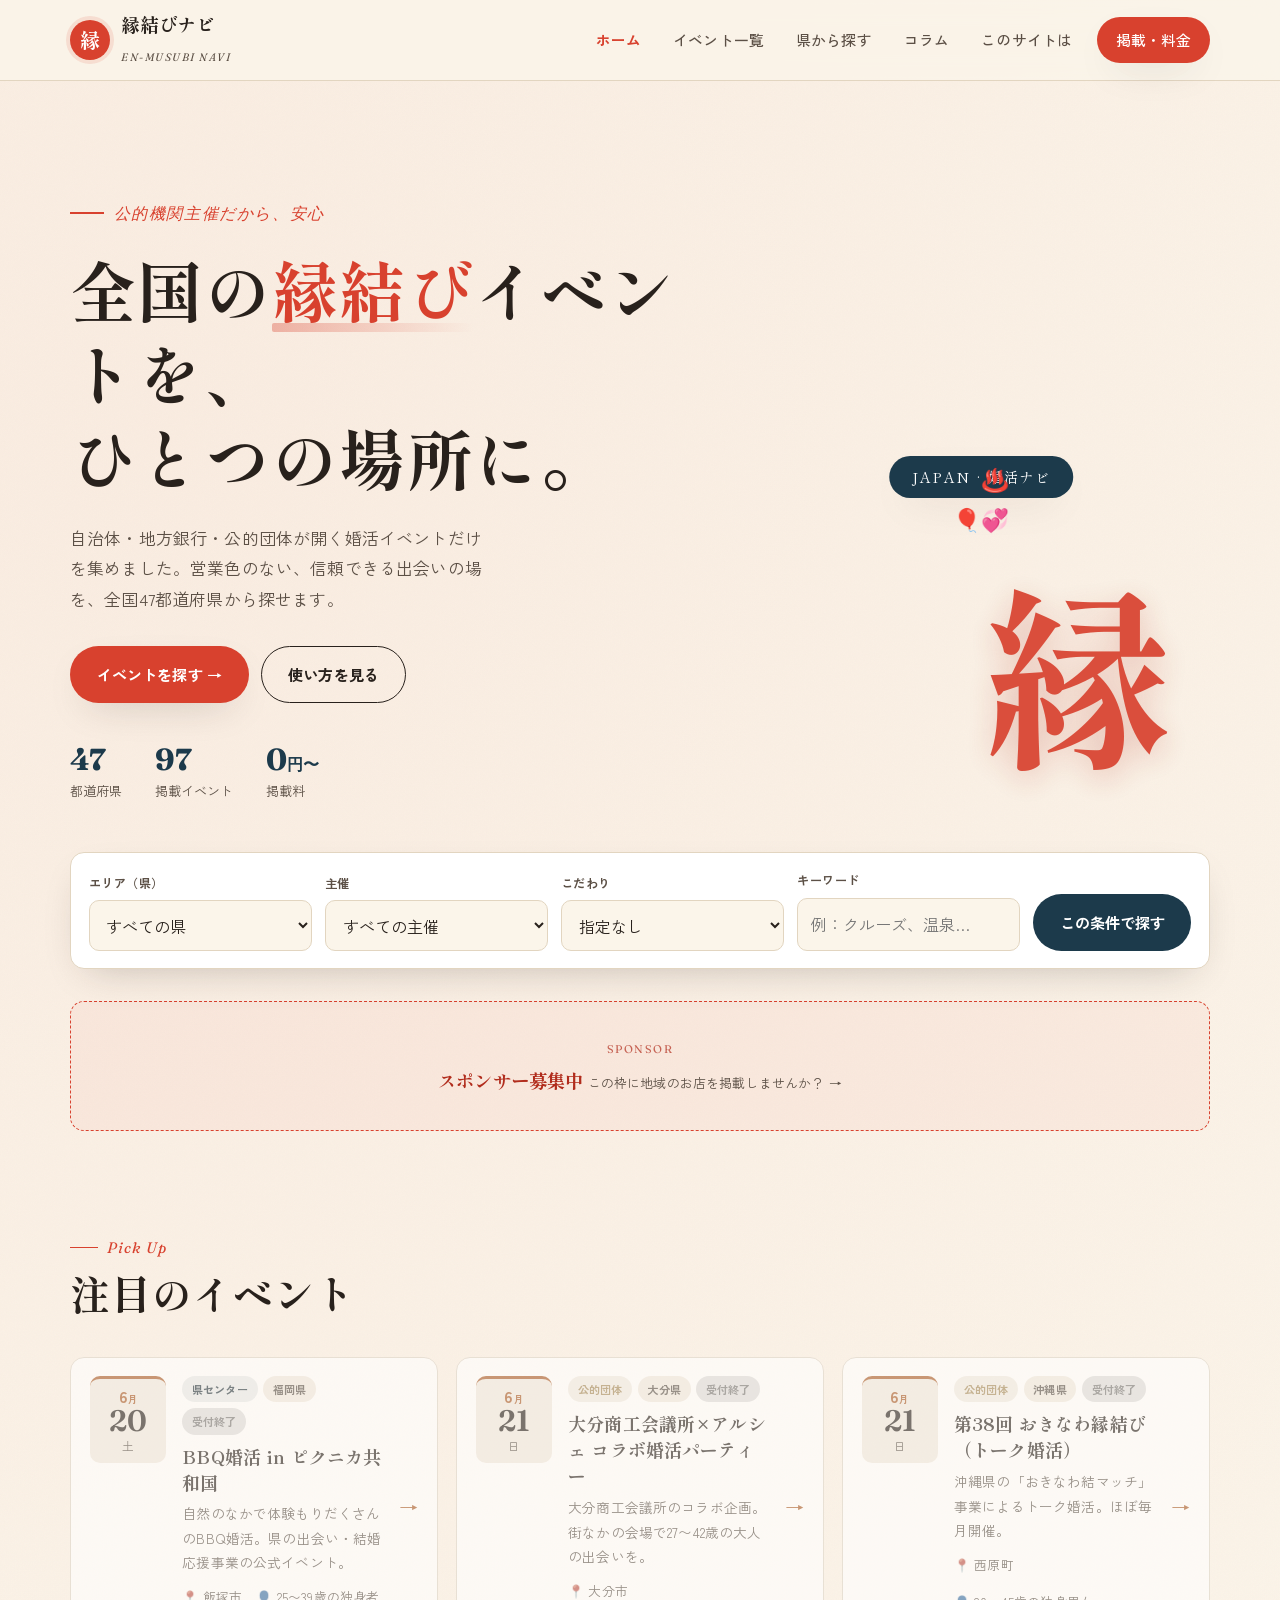
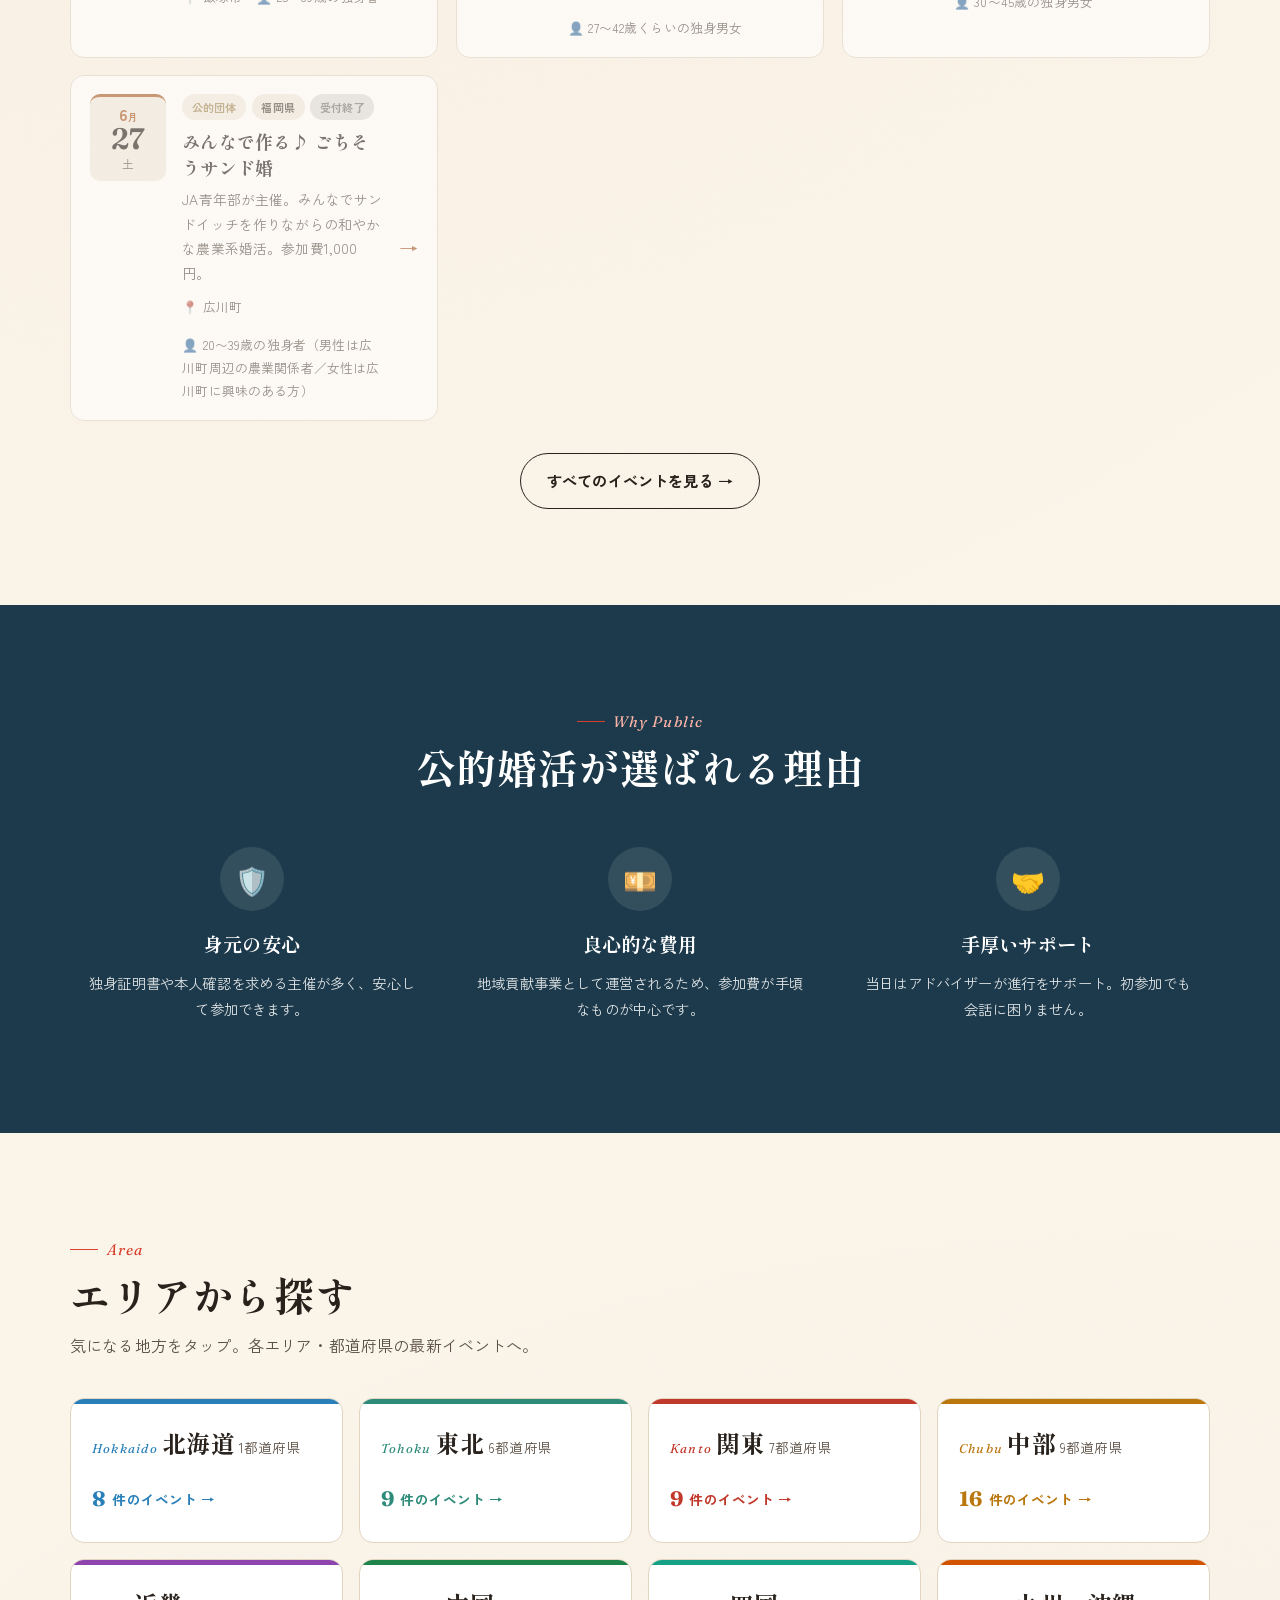
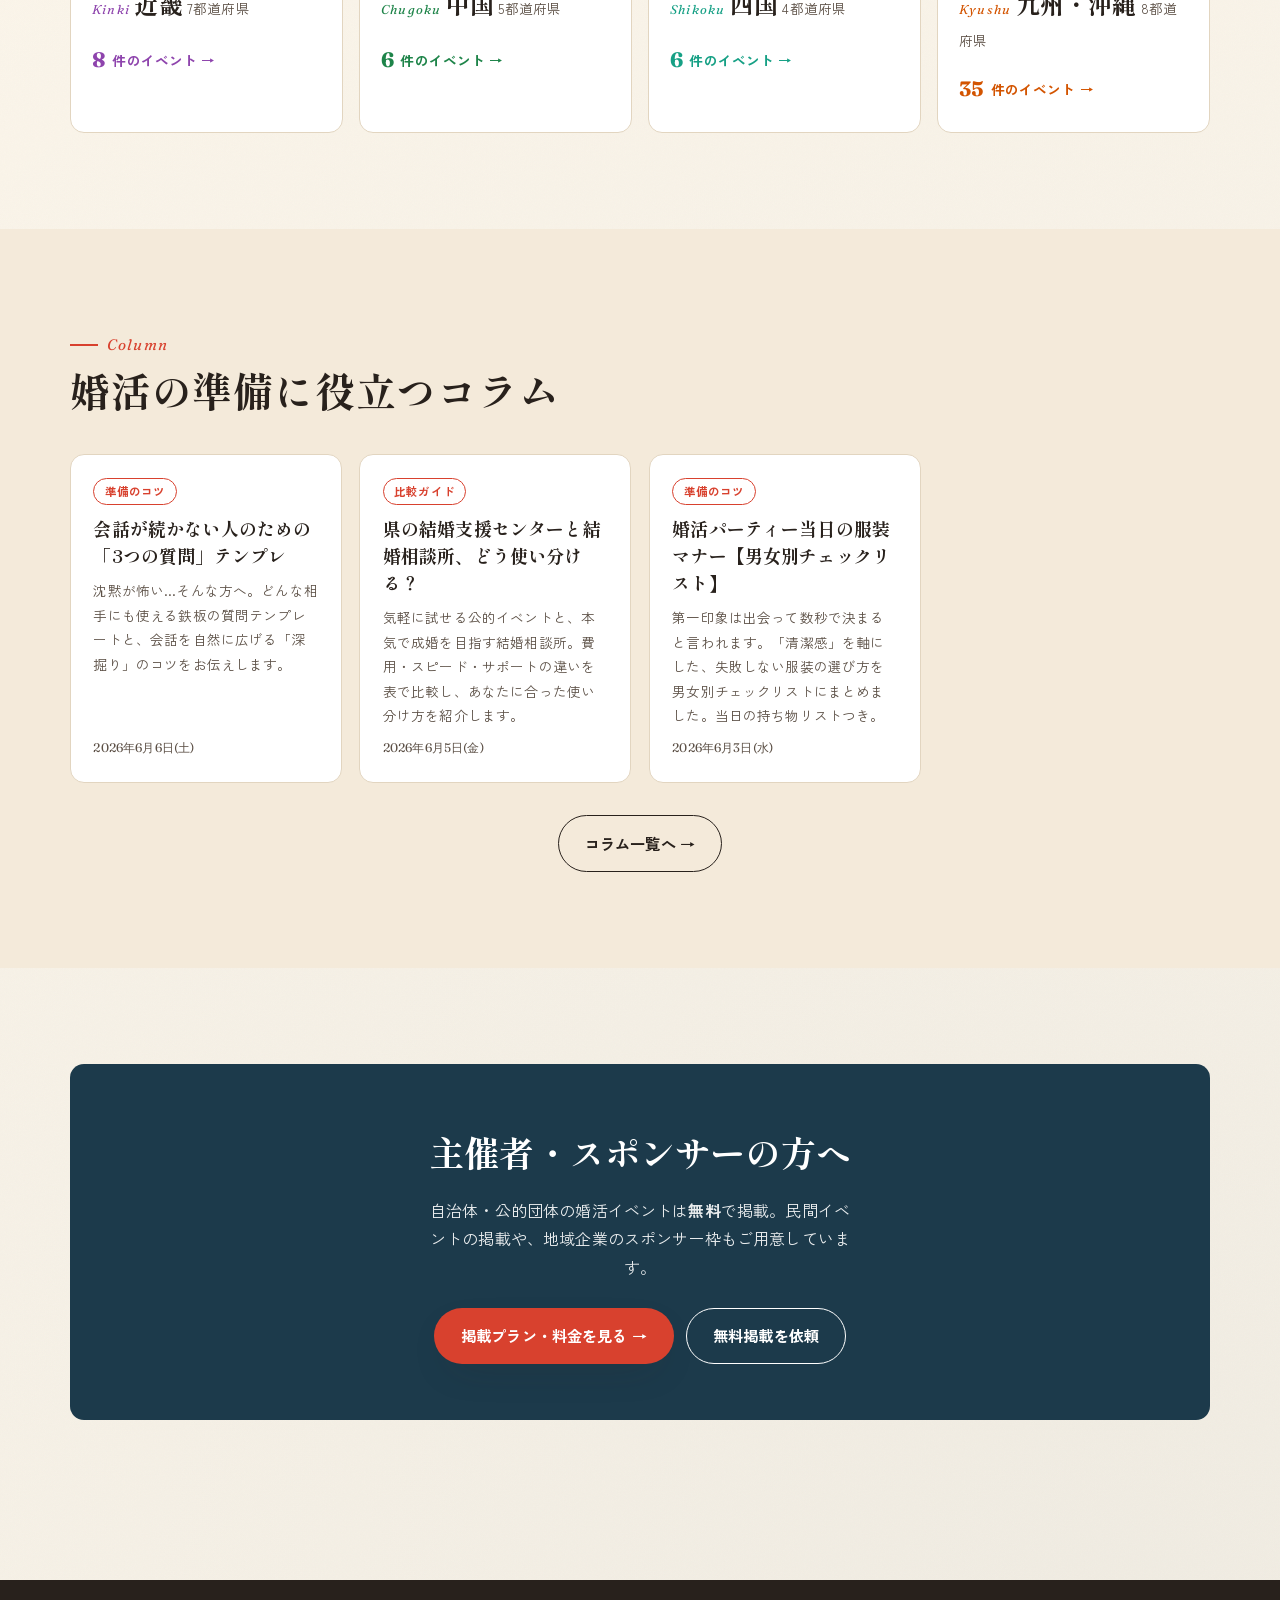
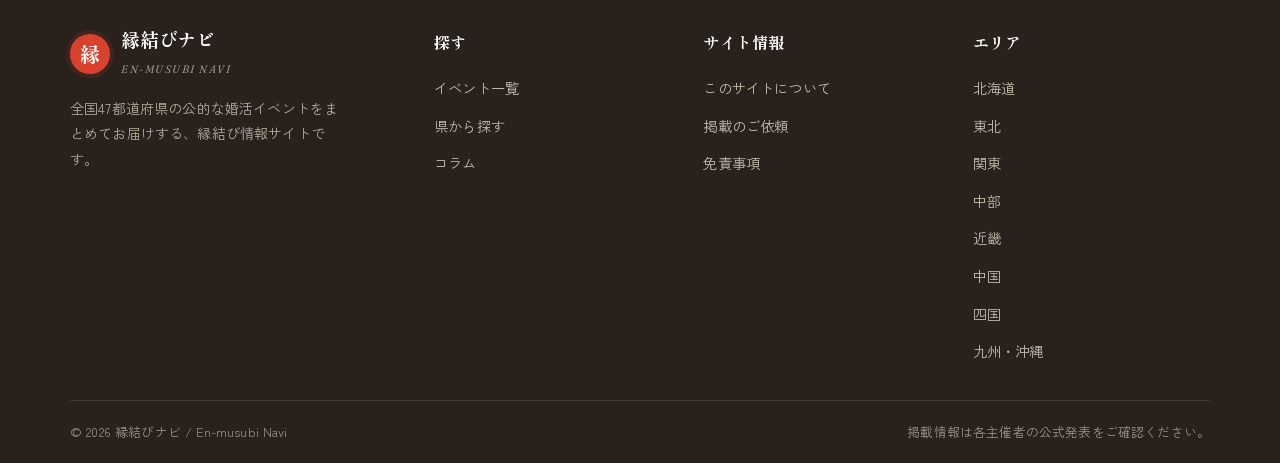
==== index.html @ a1769acd "縁結びナビ 全国版：初回公開（2026-07データ・97イベント） Co-Authored-By: Claude Opus 4.8 <noreply@anthropic.com>" ====
<!DOCTYPE html>
<html lang="ja">
<head>
<meta charset="UTF-8">
<meta name="viewport" content="width=device-width, initial-scale=1.0">
<title>縁結びナビ ｜ 全国の公的婚活イベントまとめサイト</title>
<meta name="description" content="全国47都道府県の自治体・地方銀行・公的団体が主催する婚活イベントを一覧でチェック。各都道府県の公式結婚支援センターと、安心・安全な出会いの場をまとめて探せます。">
<link rel="preconnect" href="https://fonts.googleapis.com">
<link rel="preconnect" href="https://fonts.gstatic.com" crossorigin>
<link href="https://fonts.googleapis.com/css2?family=Shippori+Mincho:wght@500;700;800&family=Zen+Kaku+Gothic+New:wght@400;500;700&family=Fraunces:ital,opsz,wght@1,9..144,400;1,9..144,600&display=swap" rel="stylesheet">
<link rel="icon" href="assets/img/favicon.svg" type="image/svg+xml">
<link rel="icon" href="assets/img/favicon-32.png" sizes="32x32" type="image/png">
<link rel="apple-touch-icon" href="assets/img/apple-touch-icon.png">
<link rel="manifest" href="site.webmanifest">
<meta name="theme-color" content="#D8412E">
<link rel="canonical" href="https://ytsuki1970.github.io/enmusubi-navi/">
<meta property="og:type" content="website">
<meta property="og:site_name" content="縁結びナビ">
<meta property="og:locale" content="ja_JP">
<meta property="og:title" content="縁結びナビ ｜ 全国の公的婚活イベントまとめサイト">
<meta property="og:description" content="全国47都道府県の自治体・地方銀行・公的団体が主催する婚活イベントを一覧でチェック。各都道府県の公式結婚支援センターと、安心・安全な出会いの場をまとめて探せます。">
<meta property="og:url" content="https://ytsuki1970.github.io/enmusubi-navi/">
<meta property="og:image" content="https://ytsuki1970.github.io/enmusubi-navi/assets/img/ogp.png">
<meta name="twitter:card" content="summary_large_image">
<meta name="twitter:title" content="縁結びナビ ｜ 全国の公的婚活イベントまとめサイト">
<meta name="twitter:description" content="全国47都道府県の公的な婚活イベントと、各都道府県の公式結婚支援センターをまとめて探せます。">
<meta name="twitter:image" content="https://ytsuki1970.github.io/enmusubi-navi/assets/img/ogp.png">
<link rel="stylesheet" href="assets/css/style.css">
</head>
<body>

<!-- Header -->
<header class="site-header">
  <div class="wrap site-header__in">
    <a class="brand" href="index.html">
      <span class="brand__mark">縁</span>
      <span>
        <span class="brand__name">縁結びナビ</span><br>
        <span class="brand__sub">En-musubi Navi</span>
      </span>
    </a>
    <button class="nav-toggle" aria-label="メニュー" aria-expanded="false"><span></span><span></span><span></span></button>
    <nav class="site-nav">
      <a href="index.html">ホーム</a>
      <a href="events.html">イベント一覧</a>
      <a href="prefecture.html">県から探す</a>
      <a href="columns.html">コラム</a>
      <a href="about.html">このサイトは</a>
      <a class="btn btn--primary" href="plan.html">掲載・料金</a>
    </nav>
  </div>
</header>

<!-- Hero -->
<section class="hero">
  <div class="wrap hero__grid">
    <div>
      <span class="hero__eyebrow">公的機関主催だから、安心</span>
      <h1>全国の<span class="accent">縁結び</span>イベントを、<br>ひとつの場所に。</h1>
      <p class="hero__lede">自治体・地方銀行・公的団体が開く婚活イベントだけを集めました。営業色のない、信頼できる出会いの場を、全国47都道府県から探せます。</p>
      <div class="hero__cta">
        <a class="btn btn--primary" href="events.html">イベントを探す →</a>
        <a class="btn btn--ghost" href="about.html">使い方を見る</a>
      </div>
      <div class="hero__stats">
        <div class="hero__stat"><b>47</b><span>都道府県</span></div>
        <div class="hero__stat"><b id="stat-count">--</b><span>掲載イベント</span></div>
        <div class="hero__stat"><b>0<small style="font-size:1rem">円〜</small></b><span>掲載料</span></div>
      </div>
    </div>
    <div class="hero__art" aria-hidden="true">
      <div class="hero__medallion"></div>
      <div class="hero__kanji">縁</div>
      <span class="hero__ribbon">JAPAN · 婚活ナビ</span>
      <span class="hero__float f1">💞</span>
      <span class="hero__float f2">🎈</span>
      <span class="hero__float f3">♨️</span>
    </div>
  </div>
</section>

<!-- Search bar -->
<div class="wrap">
  <form class="searchbar" action="events.html" method="get">
    <div class="field">
      <label for="f-pref">エリア（県）</label>
      <select id="f-pref" name="pref"><option value="">すべての県</option></select>
    </div>
    <div class="field">
      <label for="f-org">主催</label>
      <select id="f-org" name="org">
        <option value="">すべての主催</option>
        <option value="center">県センター</option>
        <option value="city">自治体</option>
        <option value="public">公的団体</option>
        <option value="bank">地銀連携</option>
      </select>
    </div>
    <div class="field">
      <label for="f-tag">こだわり</label>
      <select id="f-tag" name="tag"><option value="">指定なし</option></select>
    </div>
    <div class="field">
      <label for="f-q">キーワード</label>
      <input id="f-q" name="q" type="search" placeholder="例：クルーズ、温泉…">
    </div>
    <button class="btn btn--ink" type="submit">この条件で探す</button>
  </form>
</div>

<!-- Lead ad -->
<div class="wrap" style="margin-top:2rem">
  <div data-sponsor data-slot="lead"></div>
</div>

<!-- Featured events -->
<section class="section">
  <div class="wrap">
    <div class="sec-head">
      <span class="sec-head__kicker">Pick Up</span>
      <h2 class="sec-head__title">注目のイベント</h2>
    </div>
    <div class="ev-grid" id="featured" data-reveal></div>
    <div style="text-align:center;margin-top:2rem">
      <a class="btn btn--ghost" href="events.html">すべてのイベントを見る →</a>
    </div>
  </div>
</section>

<!-- Why public -->
<section class="section band">
  <div class="wrap">
    <div class="sec-head" style="text-align:center">
      <span class="sec-head__kicker" style="color:#ffb4a8">Why Public</span>
      <h2 class="sec-head__title" style="color:#fff">公的婚活が選ばれる理由</h2>
    </div>
    <div class="feature-row">
      <div class="feature" data-reveal data-d="1">
        <div class="feature__ic">🛡️</div>
        <h3>身元の安心</h3>
        <p>独身証明書や本人確認を求める主催が多く、安心して参加できます。</p>
      </div>
      <div class="feature" data-reveal data-d="2">
        <div class="feature__ic">💴</div>
        <h3>良心的な費用</h3>
        <p>地域貢献事業として運営されるため、参加費が手頃なものが中心です。</p>
      </div>
      <div class="feature" data-reveal data-d="3">
        <div class="feature__ic">🤝</div>
        <h3>手厚いサポート</h3>
        <p>当日はアドバイザーが進行をサポート。初参加でも会話に困りません。</p>
      </div>
    </div>
  </div>
</section>

<!-- Prefecture grid -->
<section class="section">
  <div class="wrap">
    <div class="sec-head">
      <span class="sec-head__kicker">Area</span>
      <h2 class="sec-head__title">エリアから探す</h2>
      <p class="lede" style="margin-top:.6rem">気になる地方をタップ。各エリア・都道府県の最新イベントへ。</p>
    </div>
    <div class="pref-grid" id="pref-grid" data-reveal></div>
  </div>
</section>

<!-- Columns -->
<section class="section band--paper">
  <div class="wrap">
    <div class="sec-head">
      <span class="sec-head__kicker">Column</span>
      <h2 class="sec-head__title">婚活の準備に役立つコラム</h2>
    </div>
    <div class="col-grid" id="home-columns" data-reveal></div>
    <div style="text-align:center;margin-top:2rem">
      <a class="btn btn--ghost" href="columns.html">コラム一覧へ →</a>
    </div>
  </div>
</section>

<!-- CTA for organizers -->
<section class="section">
  <div class="wrap" style="background:var(--indigo);color:#fff;border-radius:var(--r);padding:clamp(2rem,5vw,3.5rem);text-align:center">
    <h2 style="font-family:var(--serif);font-size:clamp(1.5rem,4vw,2.2rem);margin-bottom:.8rem">主催者・スポンサーの方へ</h2>
    <p style="opacity:.9;max-width:54ch;margin:0 auto 1.6rem">自治体・公的団体の婚活イベントは<strong>無料</strong>で掲載。民間イベントの掲載や、地域企業のスポンサー枠もご用意しています。</p>
    <div style="display:flex;gap:.8rem;justify-content:center;flex-wrap:wrap">
      <a class="btn btn--primary" href="plan.html">掲載プラン・料金を見る →</a>
      <a class="btn btn--ghost" style="border-color:#fff;color:#fff" href="post.html">無料掲載を依頼</a>
    </div>
  </div>
</section>

<!-- Footer -->
<footer class="site-footer">
  <div class="wrap site-footer__top">
    <div>
      <a class="brand" href="index.html">
        <span class="brand__mark">縁</span>
        <span><span class="brand__name">縁結びナビ</span><br><span class="brand__sub">En-musubi Navi</span></span>
      </a>
      <p class="site-footer__about" style="margin-top:1rem">全国47都道府県の公的な婚活イベントをまとめてお届けする、縁結び情報サイトです。</p>
    </div>
    <div>
      <h4>探す</h4>
      <ul>
        <li><a href="events.html">イベント一覧</a></li>
        <li><a href="prefecture.html">県から探す</a></li>
        <li><a href="columns.html">コラム</a></li>
      </ul>
    </div>
    <div>
      <h4>サイト情報</h4>
      <ul>
        <li><a href="about.html">このサイトについて</a></li>
        <li><a href="post.html">掲載のご依頼</a></li>
        <li><a href="about.html#policy">免責事項</a></li>
      </ul>
    </div>
    <div>
      <h4>エリア</h4>
      <ul id="footer-pref"></ul>
    </div>
  </div>
  <div class="wrap site-footer__bottom">
    <span>© <span id="year"></span> 縁結びナビ / En-musubi Navi</span>
    <span>掲載情報は各主催者の公式発表をご確認ください。</span>
  </div>
</footer>

<script src="assets/js/data.js?v=9"></script>
<script src="assets/js/app.js?v=9"></script>
<script>
  // 件数
  $("#stat-count").textContent = EVENTS.length;

  // 県セレクト（エリアでグループ化）& タグセレクト
  $("#f-pref").insertAdjacentHTML("beforeend", prefOptionsHTML());
  const allTags = [...new Set(EVENTS.flatMap(e => e.tags))].sort();
  const fTag = $("#f-tag");
  allTags.forEach(t => fTag.insertAdjacentHTML("beforeend", `<option value="${t}">${t}</option>`));

  // 注目イベント（featured優先 → 開催が近い順 → 4件）
  const featured = [...EVENTS].sort((a,b) => (b.featured?1:0)-(a.featured?1:0) || byDateUpcoming(a,b)).slice(0,4);
  $("#featured").innerHTML = featured.map(eventCard).join("");

  // エリアグリッド（8地方・件数つき）
  $("#pref-grid").innerHTML = regionCardsHTML();

  // ホームのコラム（3件）
  $("#home-columns").innerHTML = [...COLUMNS].sort((a,b)=>b.date.localeCompare(a.date)).slice(0,3).map(columnCard).join("");

  // フッター エリアリンク
  $("#footer-pref").innerHTML = REGIONS.map(r => `<li><a href="prefecture.html#region-${r.key}">${r.name}</a></li>`).join("");
</script>
</body>
</html>
---- assets/css/style.css ----
/* =====================================================================
   縁結び九州 — Design System
   Concept: 赤い糸（縁結び）× 和モダン・エディトリアル
   Palette : 生成りの紙地 / 朱赤(赤い糸) / 藍(信頼) / 金茶
   Type    : Shippori Mincho (display) / Zen Kaku Gothic New (body)
             / Fraunces (Latin accents)
   ===================================================================== */

/* ---- Tokens --------------------------------------------------------- */
:root {
  --paper:    #FBF5EA;   /* 生成り */
  --paper-2:  #F4EADA;   /* 一段濃い紙 */
  --ink:      #28211C;   /* 墨 */
  --ink-soft: #5C5046;
  --thread:   #D8412E;   /* 赤い糸（朱赤）*/
  --thread-d: #B12C1C;
  --indigo:   #1C3A4B;   /* 藍（信頼）*/
  --gold:     #B3893B;   /* 金茶 */
  --line:     #E2D5C0;
  --ok:       #2E7D5B;

  --shadow-s: 0 2px 10px rgba(40,33,28,.06);
  --shadow-m: 0 14px 40px -18px rgba(40,33,28,.28);
  --shadow-l: 0 30px 80px -30px rgba(40,33,28,.40);

  --serif: "Shippori Mincho", "Hiragino Mincho ProN", serif;
  --sans:  "Zen Kaku Gothic New", "Hiragino Kaku Gothic ProN", sans-serif;
  --latin: "Fraunces", Georgia, serif;

  --wrap: 1140px;
  --r: 14px;
}

/* ---- Reset ---------------------------------------------------------- */
*, *::before, *::after { box-sizing: border-box; }
* { margin: 0; }
html { scroll-behavior: smooth; -webkit-text-size-adjust: 100%; }
body {
  font-family: var(--sans);
  color: var(--ink);
  background-color: var(--paper);
  background-image:
    radial-gradient(circle at 12% 8%, rgba(216,65,46,.05), transparent 40%),
    radial-gradient(circle at 88% 92%, rgba(28,58,75,.05), transparent 42%),
    url("data:image/svg+xml,%3Csvg xmlns='http://www.w3.org/2000/svg' width='120' height='120'%3E%3Cfilter id='n'%3E%3CfeTurbulence type='fractalNoise' baseFrequency='.9' numOctaves='2'/%3E%3C/filter%3E%3Crect width='100%25' height='100%25' filter='url(%23n)' opacity='.025'/%3E%3C/svg%3E");
  line-height: 1.8;
  letter-spacing: .01em;
  text-rendering: optimizeLegibility;
  -webkit-font-smoothing: antialiased;
}
img { max-width: 100%; display: block; }
a { color: inherit; text-decoration: none; }
button { font: inherit; cursor: pointer; }

/* ---- Layout helpers ------------------------------------------------- */
.wrap { width: min(100% - 2.4rem, var(--wrap)); margin-inline: auto; }
.section { padding: clamp(3rem, 8vw, 6rem) 0; }
.lede { color: var(--ink-soft); max-width: 62ch; }

.sec-head { margin-bottom: 2.4rem; }
.sec-head__kicker {
  font-family: var(--latin);
  font-style: italic;
  color: var(--thread);
  letter-spacing: .08em;
  font-size: .95rem;
  display: inline-flex; align-items: center; gap: .55rem;
}
.sec-head__kicker::before { content: ""; width: 28px; height: 1.5px; background: var(--thread); display: inline-block; }
.sec-head__title {
  font-family: var(--serif);
  font-weight: 700;
  font-size: clamp(1.6rem, 4vw, 2.5rem);
  line-height: 1.3;
  margin-top: .35rem;
  letter-spacing: .02em;
}

/* ---- Buttons -------------------------------------------------------- */
.btn {
  display: inline-flex; align-items: center; gap: .5rem;
  padding: .85rem 1.6rem;
  border-radius: 999px;
  font-weight: 700;
  font-size: .95rem;
  border: 1.5px solid transparent;
  transition: transform .25s, box-shadow .25s, background .25s, color .25s;
}
.btn--primary { background: var(--thread); color: #fff; box-shadow: var(--shadow-m); }
.btn--primary:hover { transform: translateY(-2px); background: var(--thread-d); }
.btn--ghost { border-color: var(--ink); color: var(--ink); }
.btn--ghost:hover { background: var(--ink); color: var(--paper); }
.btn--ink { background: var(--indigo); color: #fff; }
.btn--ink:hover { transform: translateY(-2px); box-shadow: var(--shadow-m); }

/* =====================================================================
   Header
   ===================================================================== */
.site-header {
  position: sticky; top: 0; z-index: 50;
  background: rgba(251,245,234,.82);
  backdrop-filter: blur(12px);
  border-bottom: 1px solid var(--line);
}
.site-header__in {
  display: flex; align-items: center; justify-content: space-between;
  gap: 1rem; padding: .7rem 0;
}
.brand { display: flex; align-items: center; gap: .7rem; }
.brand__mark {
  width: 40px; height: 40px; flex: none;
  display: grid; place-items: center;
  border-radius: 50%;
  background: var(--thread);
  color: #fff;
  font-family: var(--serif);
  font-weight: 700;
  font-size: 1.25rem;
  box-shadow: 0 0 0 4px rgba(216,65,46,.12);
}
.brand__name { font-family: var(--serif); font-weight: 700; font-size: 1.15rem; line-height: 1.1; letter-spacing: .04em; }
.brand__sub { font-family: var(--latin); font-style: italic; font-size: .68rem; color: var(--ink-soft); letter-spacing: .14em; text-transform: uppercase; }

.site-nav { display: flex; align-items: center; gap: .3rem; }
.site-nav a {
  padding: .5rem .85rem; border-radius: 999px;
  font-size: .92rem; font-weight: 500; color: var(--ink-soft);
  transition: color .2s, background .2s;
}
.site-nav a:hover { color: var(--ink); }
.site-nav a.is-active { color: var(--thread); font-weight: 700; }
.site-nav .btn { color: #fff; margin-left: .4rem; padding: .55rem 1.1rem; }
.site-nav .btn:hover { color: #fff; }

.nav-toggle { display: none; width: 44px; height: 44px; border: 1px solid var(--line); border-radius: 10px; background: transparent; flex-direction: column; gap: 5px; align-items: center; justify-content: center; }
.nav-toggle span { width: 20px; height: 2px; background: var(--ink); transition: .25s; }

/* =====================================================================
   Hero
   ===================================================================== */
.hero { position: relative; overflow: hidden; padding: clamp(3rem, 9vw, 7rem) 0 clamp(2.5rem, 6vw, 4.5rem); }
.hero__grid { display: grid; grid-template-columns: 1.15fr .85fr; gap: clamp(2rem, 5vw, 4rem); align-items: center; }
.hero__eyebrow {
  display: inline-flex; align-items: center; gap: .6rem;
  font-family: var(--latin); font-style: italic; color: var(--thread);
  letter-spacing: .1em; font-size: 1rem; margin-bottom: 1.2rem;
}
.hero__eyebrow::before { content: ""; width: 34px; height: 1.5px; background: var(--thread); }
.hero h1 {
  font-family: var(--serif); font-weight: 700;
  font-size: clamp(2.1rem, 6.2vw, 4.1rem);
  line-height: 1.28; letter-spacing: .02em;
}
.hero h1 .accent { color: var(--thread); position: relative; }
.hero h1 .accent::after {
  content: ""; position: absolute; left: 0; right: 0; bottom: .06em; height: .14em;
  background: linear-gradient(90deg, var(--thread), transparent);
  opacity: .35; border-radius: 2px;
}
.hero__lede { margin: 1.5rem 0 2rem; font-size: 1.06rem; color: var(--ink-soft); max-width: 46ch; }
.hero__cta { display: flex; gap: .8rem; flex-wrap: wrap; }
.hero__stats { display: flex; gap: 2rem; margin-top: 2.6rem; }
.hero__stat b { font-family: var(--latin); font-size: 1.9rem; color: var(--indigo); display: block; line-height: 1; }
.hero__stat span { font-size: .82rem; color: var(--ink-soft); }

/* Hero art: red-thread map medallion */
.hero__art { position: relative; aspect-ratio: 1; max-width: 420px; margin-inline: auto; }
.hero__medallion {
  position: absolute; inset: 0; border-radius: 50%;
  background:
    radial-gradient(circle at 50% 40%, #fff7ec, var(--paper-2));
  box-shadow: var(--shadow-l), inset 0 0 0 1px var(--line);
}
.hero__medallion::before {
  content: ""; position: absolute; inset: 18px; border-radius: 50%;
  border: 1.5px dashed rgba(177,44,28,.35);
}
.hero__kanji {
  position: absolute; inset: 0; display: grid; place-items: center;
  font-family: var(--serif); font-weight: 700;
  font-size: clamp(7rem, 22vw, 12rem); color: var(--thread);
  opacity: .92; text-shadow: 0 8px 30px rgba(177,44,28,.25);
}
.hero__ribbon {
  position: absolute; bottom: 6%; left: 50%; transform: translateX(-50%);
  background: var(--indigo); color: #fff;
  font-family: var(--serif); padding: .5rem 1.4rem; border-radius: 999px;
  font-size: .9rem; letter-spacing: .12em; white-space: nowrap;
  box-shadow: var(--shadow-m);
}
.hero__float { position: absolute; font-size: 1.4rem; animation: floaty 6s ease-in-out infinite; }
.hero__float.f1 { top: 4%; left: 0%; }
.hero__float.f2 { top: 12%; right: -2%; animation-delay: 1.5s; }
.hero__float.f3 { bottom: 18%; left: -3%; animation-delay: 3s; }
@keyframes floaty { 0%,100% { transform: translateY(0) rotate(-4deg); } 50% { transform: translateY(-12px) rotate(4deg); } }

/* =====================================================================
   Search / filter bar
   ===================================================================== */
.searchbar {
  background: #fff; border: 1px solid var(--line); border-radius: var(--r);
  box-shadow: var(--shadow-m); padding: 1.1rem; margin-top: -1.5rem; position: relative; z-index: 5;
  display: grid; grid-template-columns: repeat(4, 1fr) auto; gap: .8rem; align-items: end;
}
.field label { display: block; font-size: .76rem; font-weight: 700; color: var(--ink-soft); margin-bottom: .35rem; letter-spacing: .04em; }
.field select, .field input {
  width: 100%; padding: .7rem .8rem; border: 1px solid var(--line); border-radius: 10px;
  background: var(--paper); font: inherit; color: var(--ink);
}
.field select:focus, .field input:focus { outline: 2px solid var(--thread); outline-offset: 1px; }
.searchbar .btn { height: fit-content; justify-content: center; }

/* =====================================================================
   Prefecture grid
   ===================================================================== */
.pref-grid { display: grid; grid-template-columns: repeat(4, 1fr); gap: 1rem; }
.region-block { margin-bottom: 2.4rem; scroll-margin-top: 84px; }
.region-head { display: flex; align-items: baseline; gap: .8rem; margin-bottom: 1rem; font-family: var(--serif); font-size: 1.5rem; font-weight: 700; padding-left: .7rem; border-left: 5px solid var(--c, var(--thread)); }
.region-head small { font-family: var(--latin); font-size: .82rem; color: var(--ink-soft); font-weight: 400; }
.pref-card {
  position: relative; overflow: hidden;
  border-radius: var(--r); padding: 1.4rem 1.3rem 1.5rem;
  background: #fff; border: 1px solid var(--line);
  transition: transform .3s, box-shadow .3s;
  --c: var(--thread);
}
.pref-card::before {
  content: ""; position: absolute; top: 0; left: 0; right: 0; height: 5px;
  background: var(--c);
}
.pref-card:hover { transform: translateY(-5px); box-shadow: var(--shadow-m); }
.pref-card__roma { font-family: var(--latin); font-style: italic; font-size: .8rem; color: var(--c); letter-spacing: .1em; }
.pref-card__name { font-family: var(--serif); font-weight: 700; font-size: 1.5rem; margin: .15rem 0 .5rem; }
.pref-card__catch { font-size: .85rem; color: var(--ink-soft); min-height: 2.8em; }
.pref-card__count { margin-top: 1rem; font-size: .85rem; font-weight: 700; color: var(--c); display: flex; align-items: center; gap: .4rem; }
.pref-card__count .num { font-family: var(--latin); font-size: 1.3rem; }

/* =====================================================================
   Event cards
   ===================================================================== */
.ev-grid { display: grid; grid-template-columns: repeat(auto-fill, minmax(330px, 1fr)); gap: 1.1rem; }
.ev-card {
  --pref: var(--thread);
  position: relative; display: grid; grid-template-columns: 76px 1fr auto;
  gap: 1rem; align-items: start;
  background: #fff; border: 1px solid var(--line); border-radius: var(--r);
  padding: 1.1rem 1.2rem; transition: transform .28s, box-shadow .28s, border-color .28s;
}
.ev-card:hover { transform: translateY(-4px); box-shadow: var(--shadow-m); border-color: var(--pref); }
.ev-card.is-past { opacity: .6; filter: saturate(.6); }
.ev-card__date {
  display: grid; justify-items: center; align-content: start;
  background: var(--paper-2); border-radius: 10px; padding: .55rem .2rem .45rem;
  border-top: 3px solid var(--pref);
}
.ev-card__date--ongoing { justify-content: center; gap: .1rem; padding-block: .7rem; }
.ev-card__ongoing { font-family: var(--serif); font-weight: 700; color: var(--pref); font-size: 1.15rem; line-height: 1.1; }
.ev-card__ongoing-sub { font-size: .66rem; color: var(--ink-soft); }
.ev-card__m { font-weight: 700; color: var(--pref); font-size: 1.05rem; line-height: 1; }
.ev-card__m small { font-size: .6rem; }
.ev-card__d { font-family: var(--latin); font-size: 1.85rem; font-weight: 600; line-height: 1.05; }
.ev-card__w { font-size: .72rem; color: var(--ink-soft); }
.ev-card__tags { display: flex; flex-wrap: wrap; gap: .35rem; margin-bottom: .5rem; }
.ev-card__title { font-family: var(--serif); font-size: 1.12rem; font-weight: 700; line-height: 1.45; }
.ev-card__sum { font-size: .86rem; color: var(--ink-soft); margin: .4rem 0 .6rem; }
.ev-card__meta { display: flex; flex-wrap: wrap; gap: .9rem; font-size: .8rem; color: var(--ink-soft); }
.ev-card__go { align-self: center; color: var(--pref); font-size: 1.2rem; transition: transform .25s; }
.ev-card:hover .ev-card__go { transform: translateX(4px); }

/* Chips */
.chip { font-size: .7rem; font-weight: 700; padding: .2rem .6rem; border-radius: 999px; letter-spacing: .02em; }
.chip--center  { background: rgba(28,58,75,.1);   color: var(--indigo); }
.chip--city    { background: rgba(46,125,91,.13); color: var(--ok); }
.chip--public  { background: rgba(179,137,59,.16); color: var(--gold); }
.chip--partner { background: rgba(40,33,28,.08);  color: var(--ink-soft); }
.chip--ongoing { background: rgba(28,58,75,.1);    color: var(--indigo); }
.chip--bank    { background: rgba(179,137,59,.16); color: var(--gold); }
.chip--pref    { background: var(--paper-2); color: var(--ink-soft); }
.chip--soon    { background: var(--thread); color: #fff; }
.chip--past    { background: #ddd; color: #777; }

/* =====================================================================
   Columns
   ===================================================================== */
.col-grid { display: grid; grid-template-columns: repeat(auto-fill, minmax(260px, 1fr)); gap: 1.1rem; }
.col-card {
  background: #fff; border: 1px solid var(--line); border-radius: var(--r);
  padding: 1.4rem; display: flex; flex-direction: column; gap: .6rem;
  transition: transform .28s, box-shadow .28s;
}
.col-card:hover { transform: translateY(-4px); box-shadow: var(--shadow-m); }
.col-card__cat { align-self: flex-start; font-size: .72rem; font-weight: 700; color: var(--thread); border: 1px solid var(--thread); border-radius: 999px; padding: .15rem .65rem; }
.col-card__title { font-family: var(--serif); font-size: 1.12rem; font-weight: 700; line-height: 1.5; }
.col-card__ex { font-size: .85rem; color: var(--ink-soft); flex: 1; }
.col-card__date { font-family: var(--latin); font-size: .78rem; color: var(--ink-soft); }

/* =====================================================================
   Ad slots
   ===================================================================== */
.ad-slot {
  border: 1.5px dashed var(--line); border-radius: var(--r);
  background: repeating-linear-gradient(45deg, transparent, transparent 12px, rgba(40,33,28,.02) 12px, rgba(40,33,28,.02) 24px);
  display: grid; place-items: center; text-align: center; color: var(--ink-soft);
  padding: 1.6rem; min-height: 110px;
}
.ad-slot small { font-family: var(--latin); letter-spacing: .14em; text-transform: uppercase; font-size: .7rem; opacity: .7; }
.ad-slot--lead { min-height: 130px; }
.ad-slot--rail { min-height: 280px; }

/* スポンサー募集中CTA（空き枠＝営業窓口）*/
.ad-slot--cta { border-color: var(--thread); color: var(--thread-d); background: rgba(216,65,46,.04); transition: background .25s, transform .25s; }
.ad-slot--cta:hover { background: rgba(216,65,46,.09); transform: translateY(-2px); }
.ad-slot--cta b { font-family: var(--serif); font-size: 1.15rem; display: inline-block; margin: .2rem 0; }
.ad-slot__sub { font-size: .8rem; color: var(--ink-soft); }

/* 契約スポンサーのカード */
.sponsor-card {
  position: relative; display: block; background: #fff; border: 1px solid var(--line);
  border-radius: var(--r); padding: 1.2rem 1.2rem 1.3rem; box-shadow: var(--shadow-s);
  transition: transform .25s, box-shadow .25s; min-height: 110px;
}
.sponsor-card:hover { transform: translateY(-3px); box-shadow: var(--shadow-m); }
.sponsor-card--rail { min-height: 280px; }
.sponsor-card__pr { position: absolute; top: .6rem; right: .6rem; font-size: .62rem; font-weight: 700; color: var(--ink-soft); background: var(--paper-2); border-radius: 4px; padding: .1rem .4rem; }
.sponsor-card__img { max-height: 64px; width: auto; margin-bottom: .6rem; }
.sponsor-card__name { font-family: var(--serif); font-size: 1.12rem; display: block; }
.sponsor-card__cat { font-size: .74rem; color: var(--thread); font-weight: 700; }
.sponsor-card__text { display: block; font-size: .86rem; color: var(--ink-soft); margin-top: .35rem; }

/* =====================================================================
   Bands / feature strip
   ===================================================================== */
.band { background: var(--indigo); color: #fff; }
.band--paper { background: var(--paper-2); color: var(--ink); }
.feature-row { display: grid; grid-template-columns: repeat(3, 1fr); gap: 1.5rem; }
.feature { text-align: center; padding: 1rem; }
.feature__ic { width: 64px; height: 64px; margin: 0 auto 1rem; border-radius: 50%; display: grid; place-items: center; font-size: 1.7rem; background: rgba(255,255,255,.1); }
.band--paper .feature__ic { background: #fff; box-shadow: var(--shadow-s); }
.feature h3 { font-family: var(--serif); font-size: 1.2rem; margin-bottom: .5rem; }
.feature p { font-size: .9rem; opacity: .85; }

/* =====================================================================
   Page header (sub pages)
   ===================================================================== */
.page-head { padding: clamp(2.4rem, 6vw, 4rem) 0 1.5rem; position: relative; }
.page-head__crumb { font-size: .8rem; color: var(--ink-soft); margin-bottom: .6rem; }
.page-head__crumb a:hover { color: var(--thread); }
.page-head h1 { font-family: var(--serif); font-weight: 700; font-size: clamp(1.8rem, 5vw, 3rem); line-height: 1.3; }
.page-head .roma { font-family: var(--latin); font-style: italic; color: var(--thread); letter-spacing: .1em; }

/* =====================================================================
   Detail (event)
   ===================================================================== */
.detail { display: grid; grid-template-columns: 1fr 320px; gap: 2.5rem; align-items: start; }
.detail__hero { border-radius: var(--r); padding: 2rem; color: #fff; position: relative; overflow: hidden; --c: var(--thread); background: var(--c); margin-bottom: 2rem; }
.detail__hero::after { content: "縁"; position: absolute; right: -.1em; bottom: -.35em; font-family: var(--serif); font-size: 12rem; opacity: .14; line-height: 1; }
.detail__hero h1 { font-family: var(--serif); font-size: clamp(1.5rem, 4vw, 2.3rem); line-height: 1.4; position: relative; z-index: 1; }
.detail__hero .tags { display: flex; gap: .4rem; flex-wrap: wrap; margin-bottom: 1rem; }
.detail__hero .chip { background: rgba(255,255,255,.2); color: #fff; }
.detail__body h2 { font-family: var(--serif); font-size: 1.4rem; margin: 2rem 0 .8rem; padding-left: .8rem; border-left: 4px solid var(--thread); }
.detail__body p { color: var(--ink-soft); }

.spec { width: 100%; border-collapse: collapse; margin-top: .5rem; }
.spec th, .spec td { text-align: left; padding: .85rem 1rem; border-bottom: 1px solid var(--line); vertical-align: top; font-size: .92rem; }
.spec th { width: 34%; color: var(--ink-soft); font-weight: 700; background: var(--paper-2); white-space: nowrap; }

.aside-card { background: #fff; border: 1px solid var(--line); border-radius: var(--r); padding: 1.4rem; box-shadow: var(--shadow-s); position: sticky; top: 84px; }
.aside-card h3 { font-family: var(--serif); font-size: 1.1rem; margin-bottom: .8rem; }
.aside-card .meta-row { display: flex; justify-content: space-between; gap: 1rem; padding: .5rem 0; border-bottom: 1px dashed var(--line); font-size: .9rem; }
.aside-card .btn { width: 100%; justify-content: center; margin-top: 1rem; }
.disclaimer { font-size: .76rem; color: var(--ink-soft); margin-top: .8rem; line-height: 1.6; }

/* =====================================================================
   Article (column)
   ===================================================================== */
.article { max-width: 760px; margin-inline: auto; }
.article p { margin: 1.1rem 0; color: #3a322c; }
.article h2 {
  font-family: var(--serif); font-size: 1.4rem; font-weight: 700;
  margin: 2.2rem 0 .8rem; padding-left: .8rem; border-left: 4px solid var(--thread);
}
.article ul { margin: 1.1rem 0; padding-left: 0; list-style: none; }
.article li { position: relative; padding: .35rem 0 .35rem 1.6rem; color: #3a322c; border-bottom: 1px dashed var(--line); }
.article li::before { content: "♥"; position: absolute; left: 0; top: .35rem; color: var(--thread); font-size: .85rem; }
.article a { color: var(--thread-d); font-weight: 700; text-decoration: underline; text-underline-offset: 3px; }
.article a:hover { color: var(--thread); }
.article__cat { color: var(--thread); font-weight: 700; }
.aff-box { background: var(--paper-2); border: 1px solid var(--line); border-left: 4px solid var(--gold); border-radius: 10px; padding: 1.3rem 1.5rem; margin: 2rem 0; }
.aff-box h4 { font-family: var(--serif); font-size: 1.1rem; margin-bottom: .5rem; }
.aff-box p { font-size: .9rem; color: var(--ink-soft); margin: .3rem 0 .9rem; }

/* =====================================================================
   Forms (post / contact)
   ===================================================================== */
.form-card { background: #fff; border: 1px solid var(--line); border-radius: var(--r); padding: clamp(1.5rem, 4vw, 2.5rem); box-shadow: var(--shadow-s); max-width: 720px; }
.form-row { margin-bottom: 1.3rem; }
.form-row label { display: block; font-weight: 700; font-size: .92rem; margin-bottom: .45rem; }
.form-row .req { color: var(--thread); font-size: .8rem; margin-left: .3rem; }
.form-row input, .form-row select, .form-row textarea {
  width: 100%; padding: .8rem .9rem; border: 1px solid var(--line); border-radius: 10px;
  background: var(--paper); font: inherit; color: var(--ink);
}
.form-row textarea { min-height: 140px; resize: vertical; }
.form-row input:focus, .form-row select:focus, .form-row textarea:focus { outline: 2px solid var(--thread); outline-offset: 1px; }

/* =====================================================================
   Plan / Pricing
   ===================================================================== */
.plan-grid { display: grid; grid-template-columns: repeat(auto-fit, minmax(230px, 1fr)); gap: 1.1rem; }
.plan-card { background: #fff; border: 1px solid var(--line); border-radius: var(--r); padding: 1.7rem 1.4rem; display: flex; flex-direction: column; gap: .5rem; position: relative; }
.plan-card--free { background: var(--paper-2); }
.plan-card--hot { border-color: var(--thread); box-shadow: var(--shadow-m); }
.plan-card__badge { position: absolute; top: -.7rem; left: 1.4rem; background: var(--thread); color: #fff; font-size: .7rem; font-weight: 700; padding: .22rem .7rem; border-radius: 999px; }
.plan-card__name { font-family: var(--serif); font-size: 1.2rem; font-weight: 700; }
.plan-card__price { font-family: var(--latin); font-size: 2rem; color: var(--indigo); line-height: 1.05; }
.plan-card__price small { font-size: .8rem; color: var(--ink-soft); font-family: var(--sans); }
.plan-card__free { font-family: var(--serif); font-size: 2rem; color: var(--ok); font-weight: 700; }
.plan-card ul { list-style: none; padding: 0; margin: .5rem 0 0; display: grid; gap: .45rem; }
.plan-card li { font-size: .86rem; color: var(--ink-soft); padding-left: 1.3rem; position: relative; }
.plan-card li::before { content: "✓"; position: absolute; left: 0; color: var(--ok); font-weight: 700; }

/* =====================================================================
   Footer
   ===================================================================== */
.site-footer { background: var(--ink); color: #d8cdbf; margin-top: 4rem; }
.site-footer__top { padding: 3rem 0 2.2rem; display: grid; grid-template-columns: 1.4fr 1fr 1fr 1fr; gap: 2rem; }
.site-footer h4 { font-family: var(--serif); color: #fff; font-size: 1rem; margin-bottom: 1rem; }
.site-footer .brand__name { color: #fff; }
.site-footer .brand__sub { color: #9c9085; }
.site-footer ul { list-style: none; padding: 0; display: grid; gap: .55rem; }
.site-footer a { color: #c3b8aa; font-size: .9rem; }
.site-footer a:hover { color: #fff; }
.site-footer__about { font-size: .88rem; line-height: 1.8; color: #b3a899; max-width: 34ch; }
.site-footer__bottom { border-top: 1px solid rgba(255,255,255,.1); padding: 1.2rem 0; font-size: .8rem; display: flex; justify-content: space-between; gap: 1rem; flex-wrap: wrap; color: #9c9085; }

/* ---- Reveal animation ---------------------------------------------- */
[data-reveal] { opacity: 0; transform: translateY(22px); transition: opacity .7s ease, transform .7s ease; }
[data-reveal].is-in { opacity: 1; transform: none; }
[data-reveal][data-d="1"] { transition-delay: .08s; }
[data-reveal][data-d="2"] { transition-delay: .16s; }
[data-reveal][data-d="3"] { transition-delay: .24s; }

/* ---- Sample-data notice -------------------------------------------- */
.notice {
  background: rgba(216,65,46,.08); border: 1px solid rgba(216,65,46,.25);
  color: var(--thread-d); border-radius: 10px; padding: .7rem 1rem;
  font-size: .82rem; text-align: center; font-weight: 600;
}

/* ---- Empty state --------------------------------------------------- */
.empty { text-align: center; padding: 3rem 1rem; color: var(--ink-soft); }
.empty__ic { font-size: 2.5rem; margin-bottom: .6rem; }

/* =====================================================================
   Responsive
   ===================================================================== */
@media (max-width: 980px) {
  .hero__grid { grid-template-columns: 1fr; }
  .hero__art { max-width: 320px; }
  .searchbar { grid-template-columns: 1fr 1fr; }
  .pref-grid { grid-template-columns: repeat(2, 1fr); }
  .feature-row { grid-template-columns: 1fr; }
  .detail { grid-template-columns: 1fr; }
  .aside-card { position: static; }
  .site-footer__top { grid-template-columns: 1fr 1fr; }
}
@media (max-width: 720px) {
  .nav-toggle { display: flex; }
  .site-nav {
    position: absolute; top: 100%; left: 0; right: 0;
    flex-direction: column; align-items: stretch; gap: .2rem;
    background: var(--paper); border-bottom: 1px solid var(--line);
    padding: .8rem 1.2rem 1.2rem; box-shadow: var(--shadow-m);
    display: none;
  }
  .site-nav.is-open { display: flex; }
  .site-nav a { padding: .7rem .5rem; }
  .site-nav .btn { margin: .4rem 0 0; }
  .hero__stats { gap: 1.3rem; }
  .searchbar { grid-template-columns: 1fr; margin-top: 1rem; }
  .pref-grid { grid-template-columns: 1fr; }
  .ev-grid { grid-template-columns: 1fr; }
  .site-footer__top { grid-template-columns: 1fr; }
}
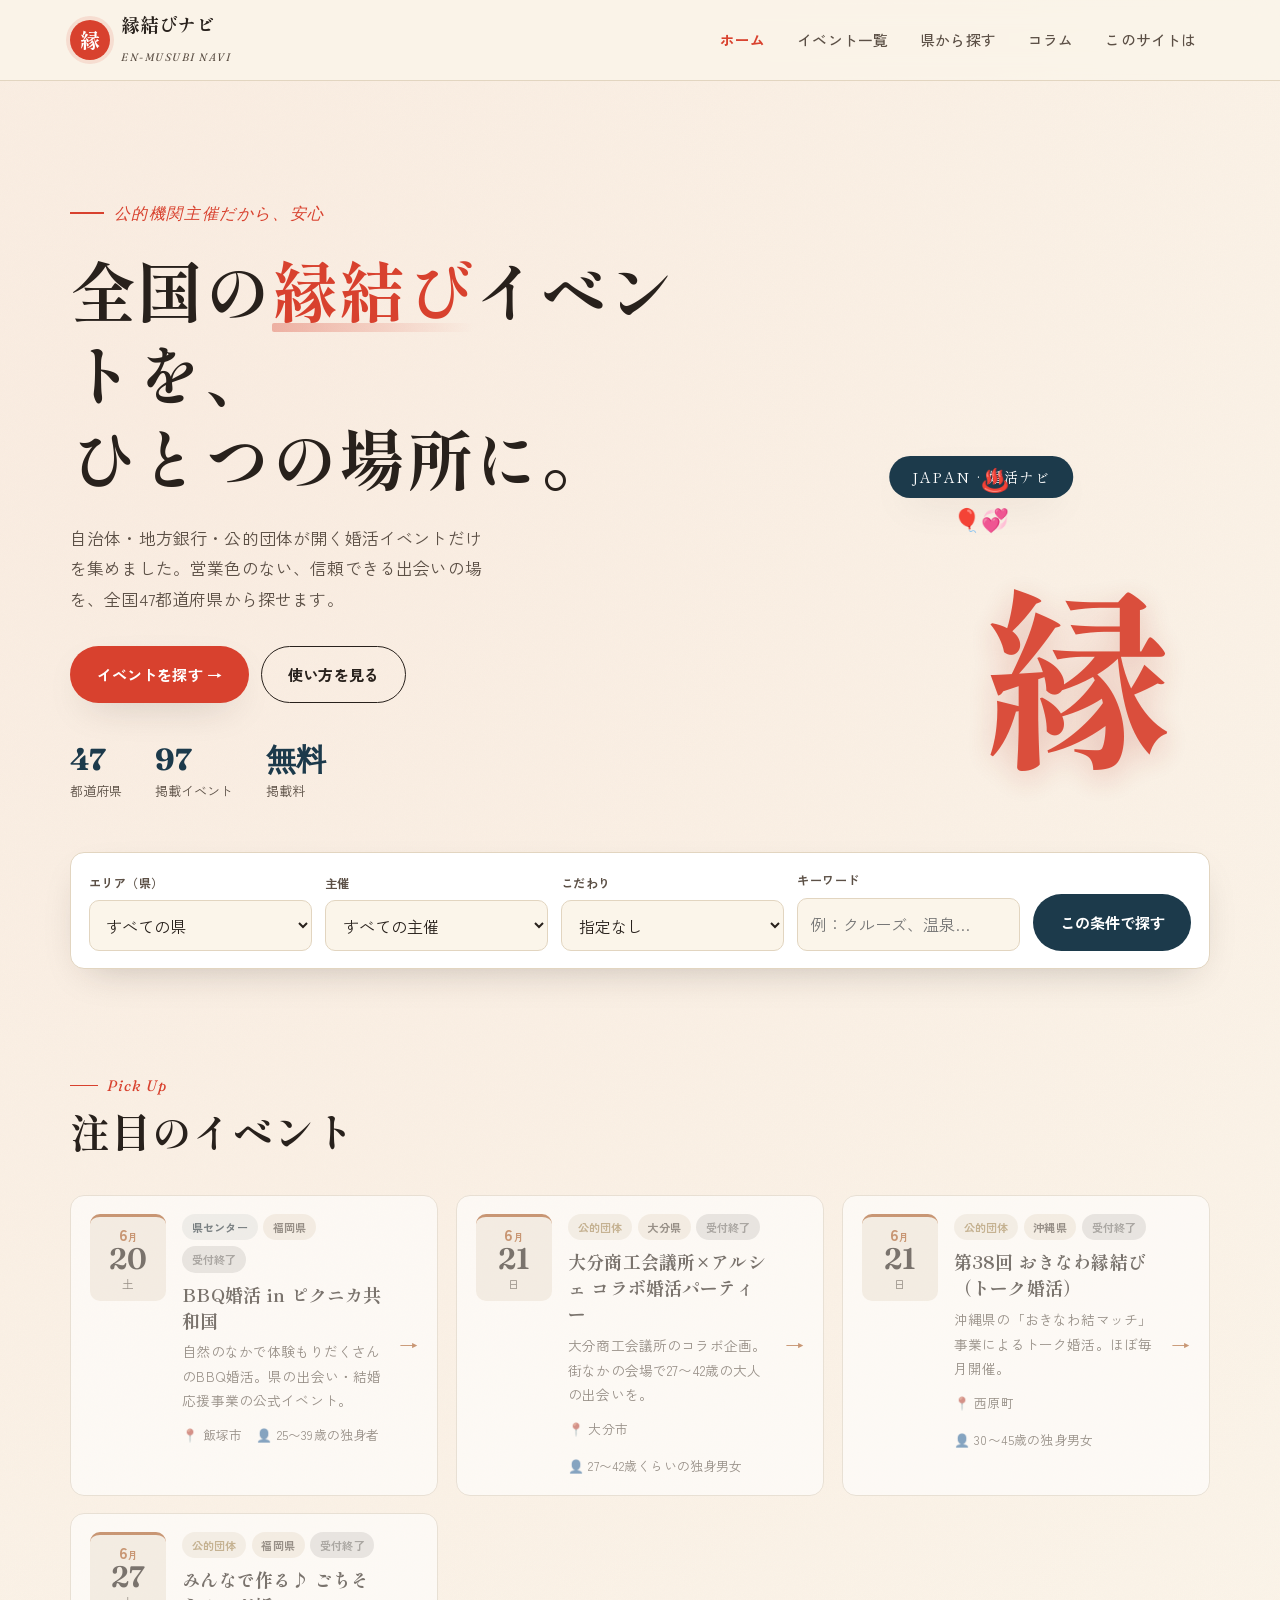
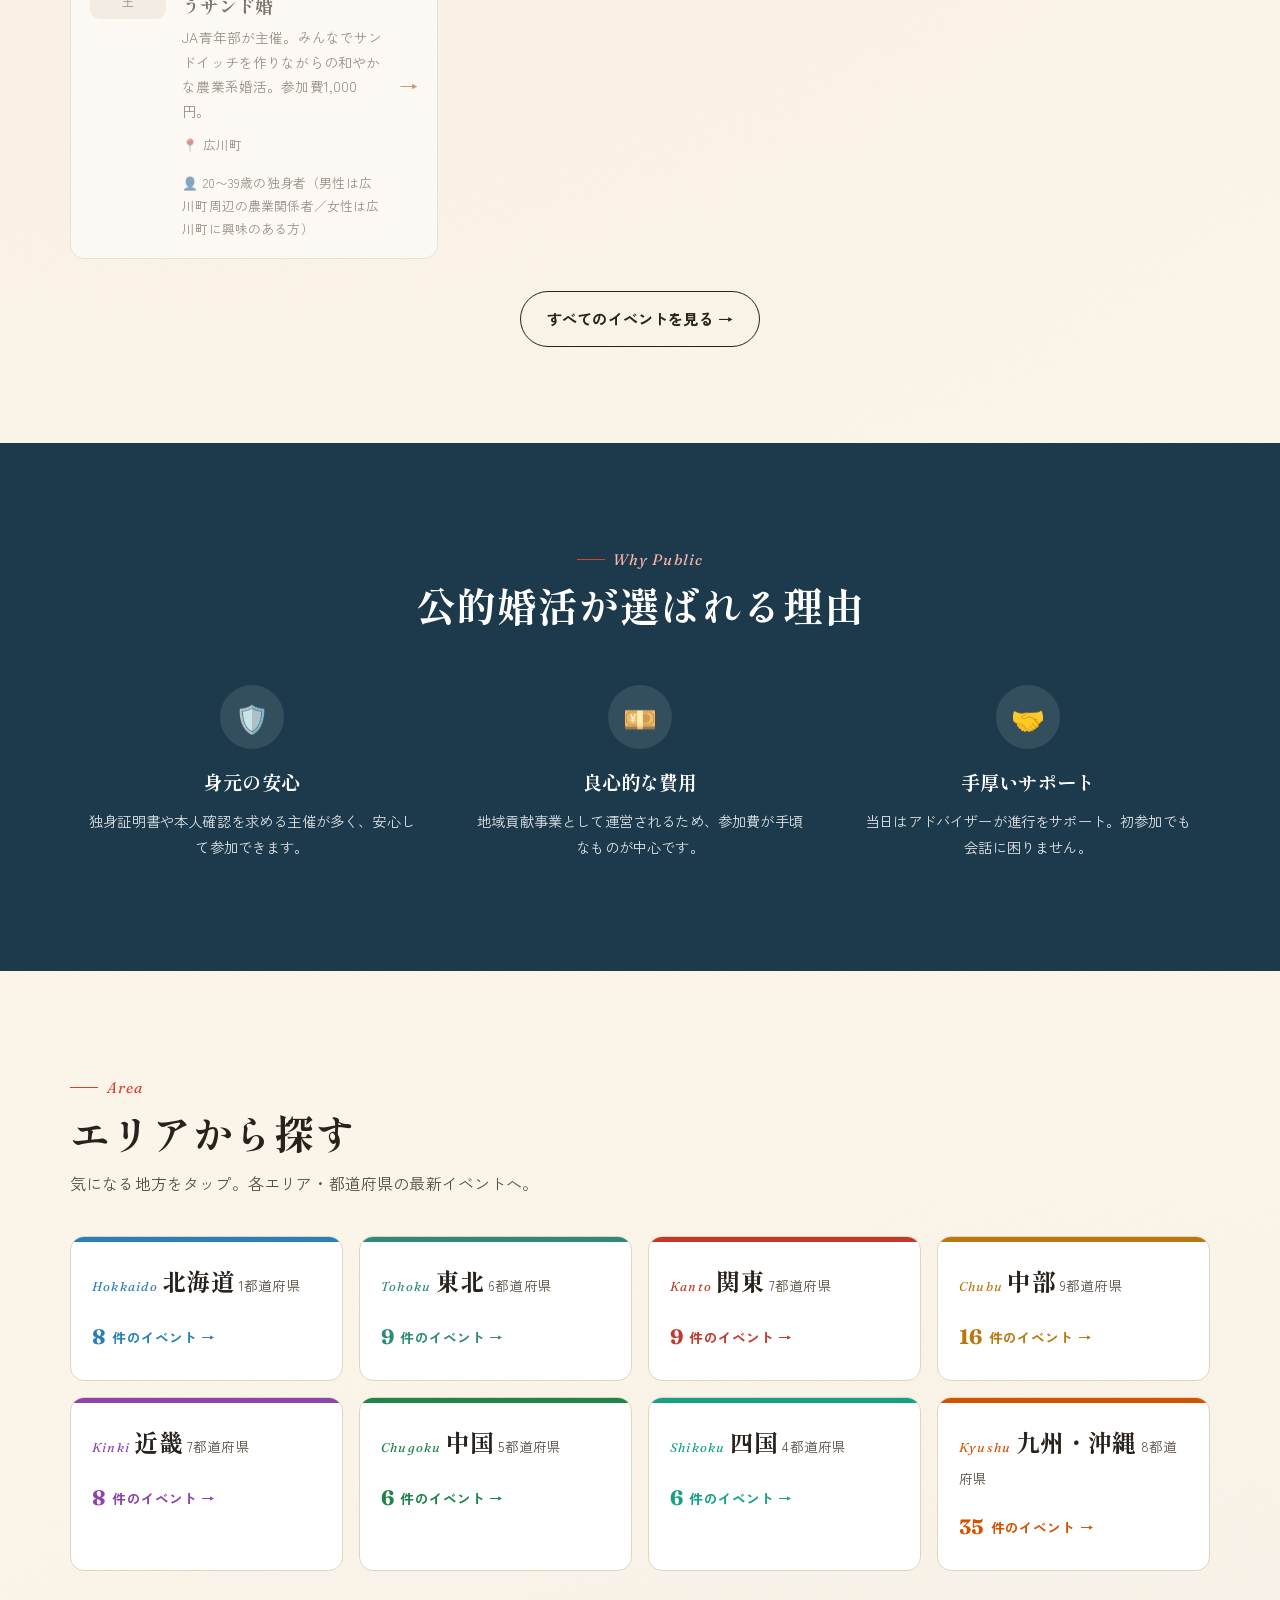
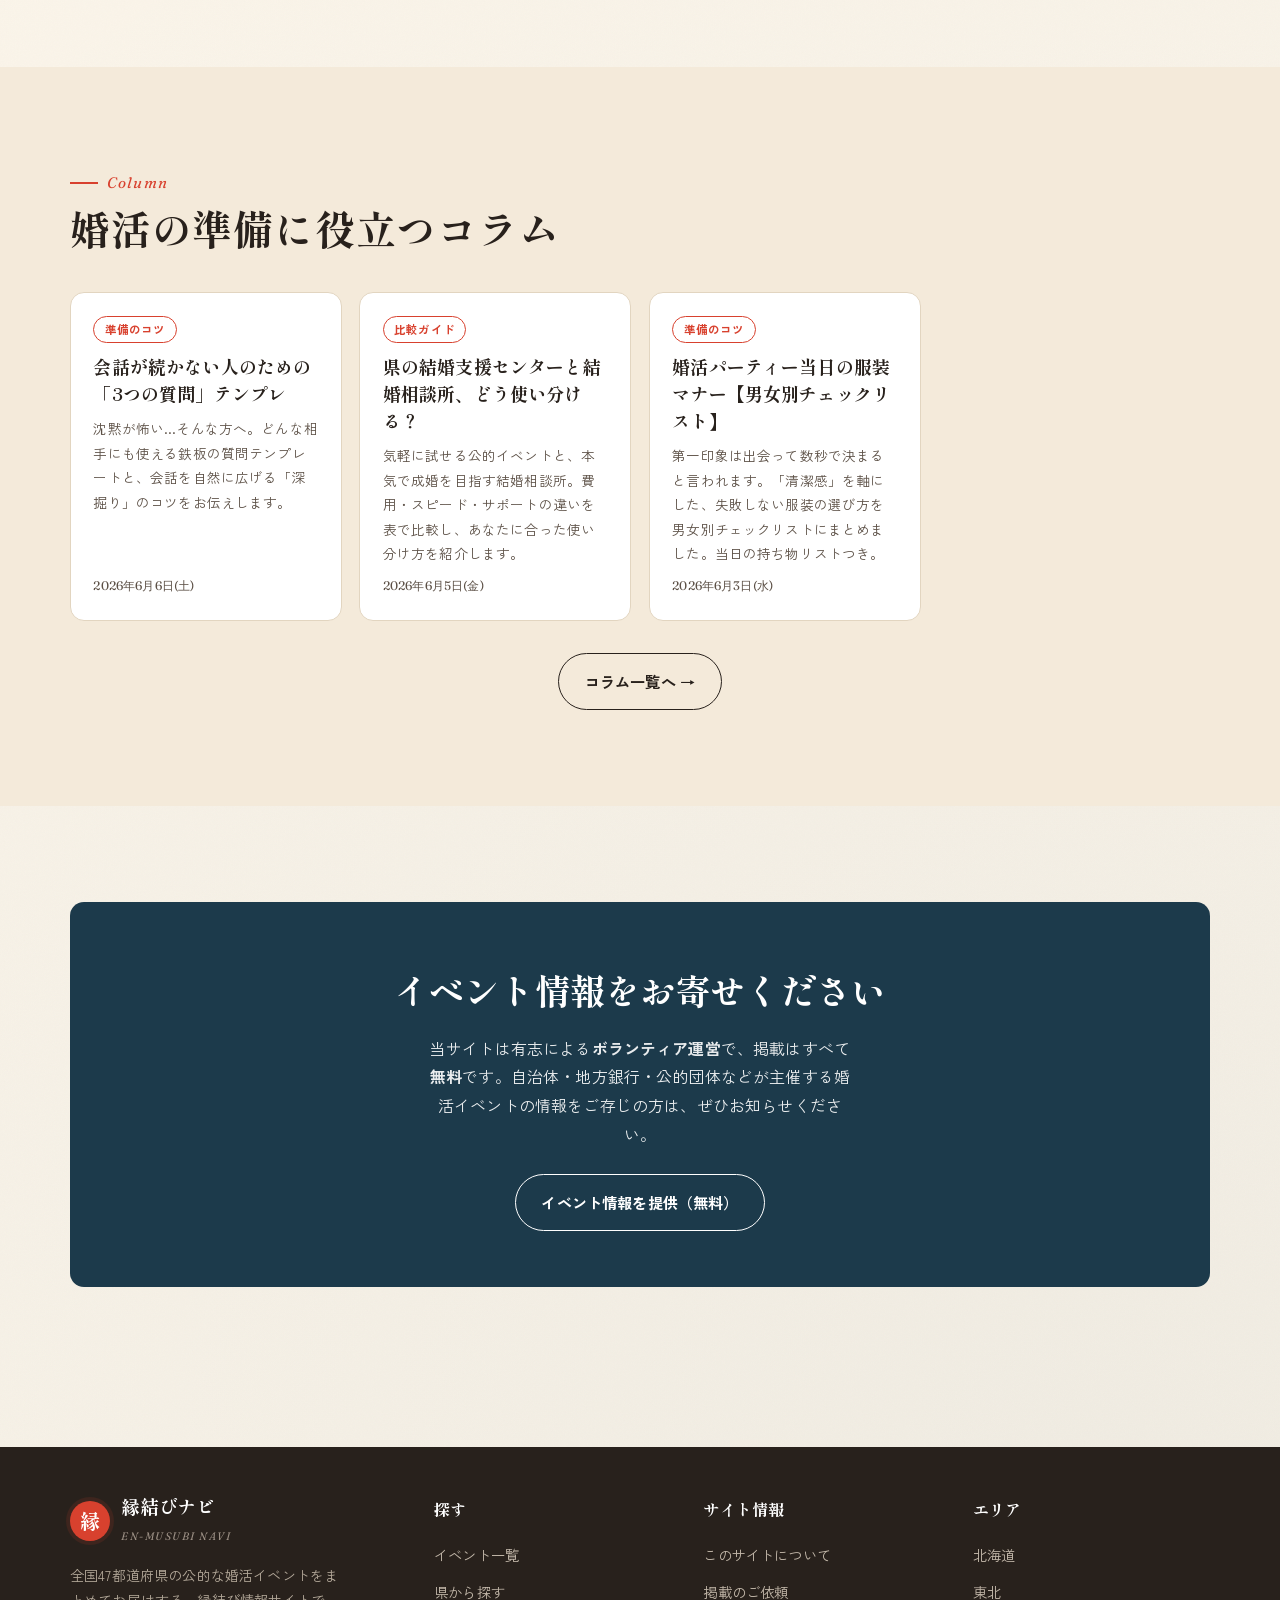
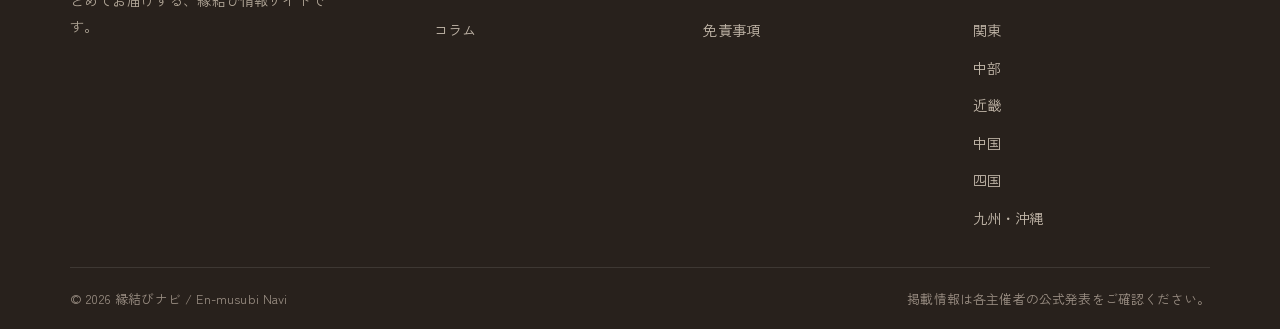
==== commit 81a9aecc: "非営利・ボランティア運営化：有料/スポンサー要素を全撤去 - 料金プランpage(plan.html)削除、ナビ「掲載・料金」撤去 - トップの「主催者・スポンサーの方へ」CTAを情報提供(無料)案内" ====
--- a/index.html
+++ b/index.html
@@ -46,7 +46,6 @@
       <a href="prefecture.html">県から探す</a>
       <a href="columns.html">コラム</a>
       <a href="about.html">このサイトは</a>
-      <a class="btn btn--primary" href="plan.html">掲載・料金</a>
     </nav>
   </div>
 </header>
@@ -65,7 +64,7 @@
       <div class="hero__stats">
         <div class="hero__stat"><b>47</b><span>都道府県</span></div>
         <div class="hero__stat"><b id="stat-count">--</b><span>掲載イベント</span></div>
-        <div class="hero__stat"><b>0<small style="font-size:1rem">円〜</small></b><span>掲載料</span></div>
+        <div class="hero__stat"><b>無料</b><span>掲載料</span></div>
       </div>
     </div>
     <div class="hero__art" aria-hidden="true">
@@ -108,11 +107,6 @@
   </form>
 </div>
 
-<!-- Lead ad -->
-<div class="wrap" style="margin-top:2rem">
-  <div data-sponsor data-slot="lead"></div>
-</div>
-
 <!-- Featured events -->
 <section class="section">
   <div class="wrap">
@@ -180,14 +174,13 @@
   </div>
 </section>
 
-<!-- CTA for organizers -->
+<!-- 情報提供のお願い（無料・ボランティア運営） -->
 <section class="section">
   <div class="wrap" style="background:var(--indigo);color:#fff;border-radius:var(--r);padding:clamp(2rem,5vw,3.5rem);text-align:center">
-    <h2 style="font-family:var(--serif);font-size:clamp(1.5rem,4vw,2.2rem);margin-bottom:.8rem">主催者・スポンサーの方へ</h2>
-    <p style="opacity:.9;max-width:54ch;margin:0 auto 1.6rem">自治体・公的団体の婚活イベントは<strong>無料</strong>で掲載。民間イベントの掲載や、地域企業のスポンサー枠もご用意しています。</p>
+    <h2 style="font-family:var(--serif);font-size:clamp(1.5rem,4vw,2.2rem);margin-bottom:.8rem">イベント情報をお寄せください</h2>
+    <p style="opacity:.9;max-width:54ch;margin:0 auto 1.6rem">当サイトは有志による<strong>ボランティア運営</strong>で、掲載はすべて<strong>無料</strong>です。自治体・地方銀行・公的団体などが主催する婚活イベントの情報をご存じの方は、ぜひお知らせください。</p>
     <div style="display:flex;gap:.8rem;justify-content:center;flex-wrap:wrap">
-      <a class="btn btn--primary" href="plan.html">掲載プラン・料金を見る →</a>
-      <a class="btn btn--ghost" style="border-color:#fff;color:#fff" href="post.html">無料掲載を依頼</a>
+      <a class="btn btn--ghost" style="border-color:#fff;color:#fff" href="post.html">イベント情報を提供（無料）</a>
     </div>
   </div>
 </section>
@@ -229,8 +222,8 @@
   </div>
 </footer>
 
-<script src="assets/js/data.js?v=9"></script>
-<script src="assets/js/app.js?v=9"></script>
+<script src="assets/js/data.js?v=10"></script>
+<script src="assets/js/app.js?v=10"></script>
 <script>
   // 件数
   $("#stat-count").textContent = EVENTS.length;
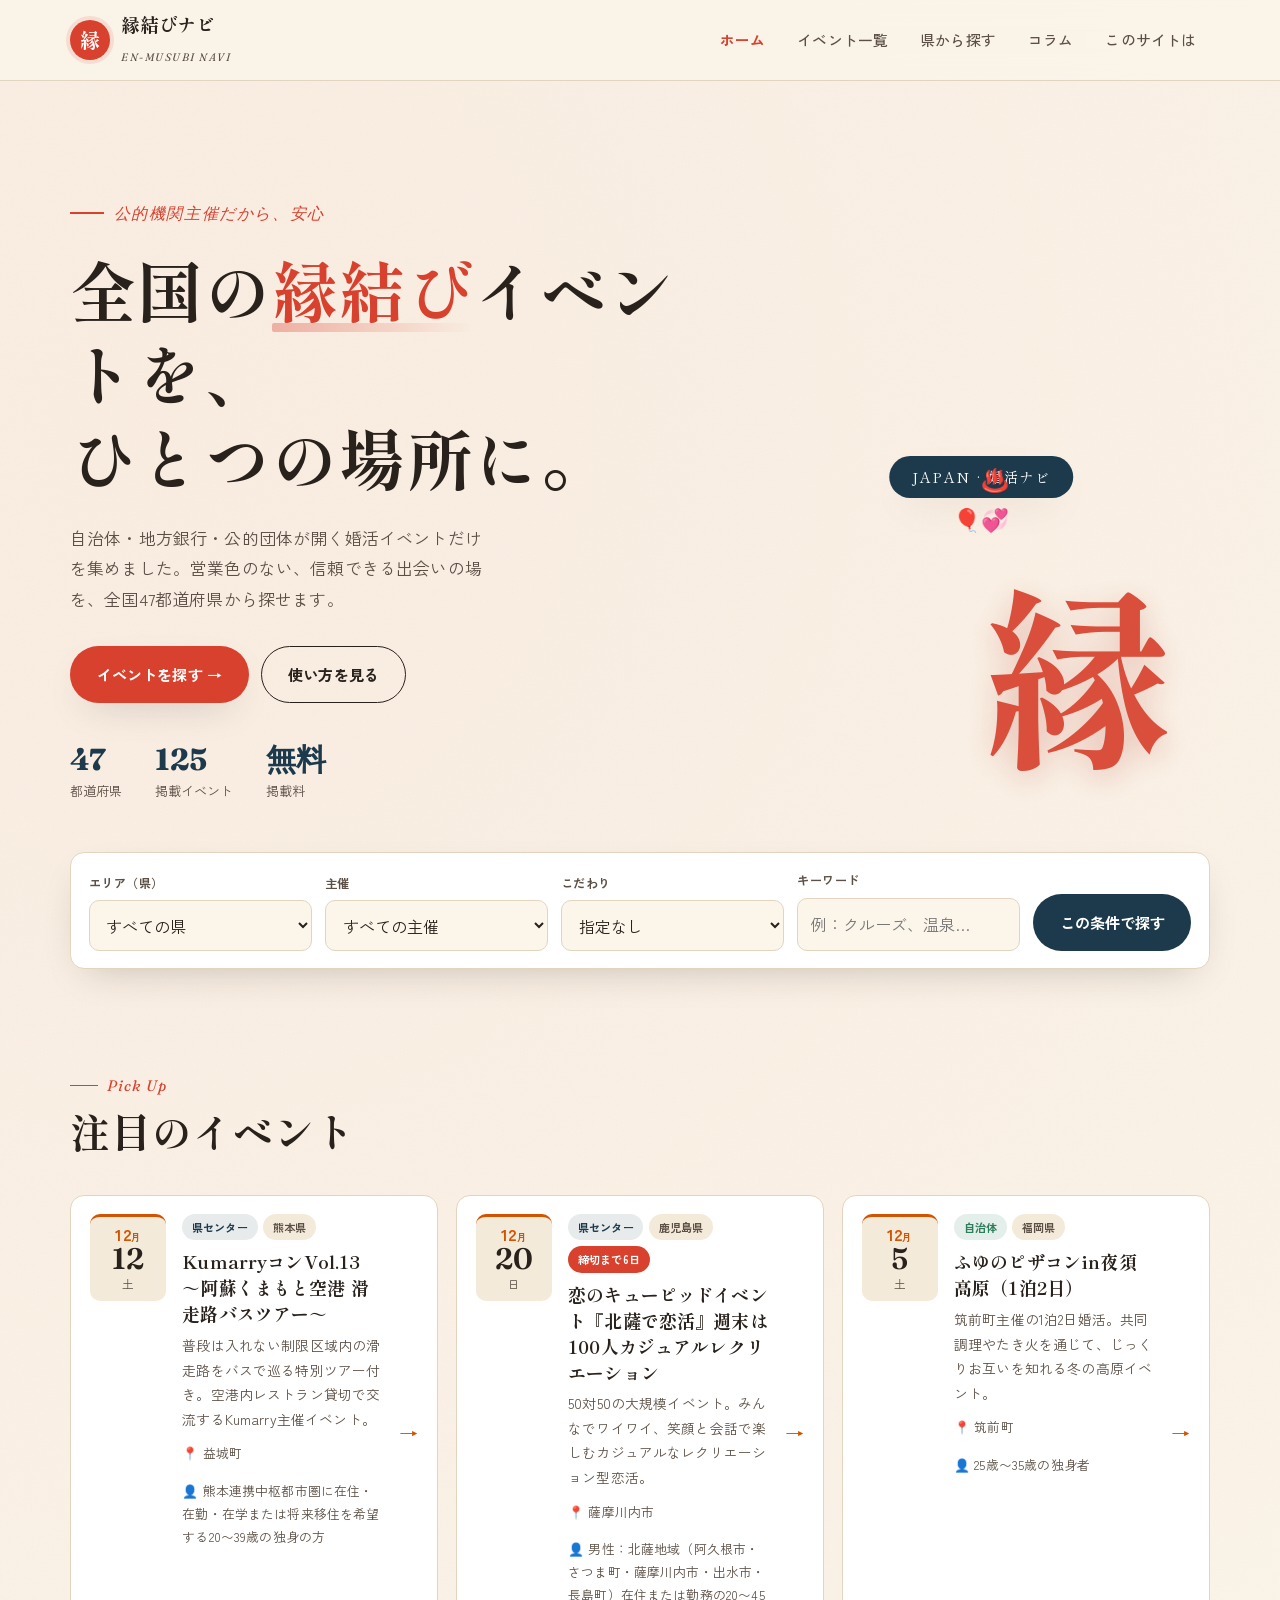
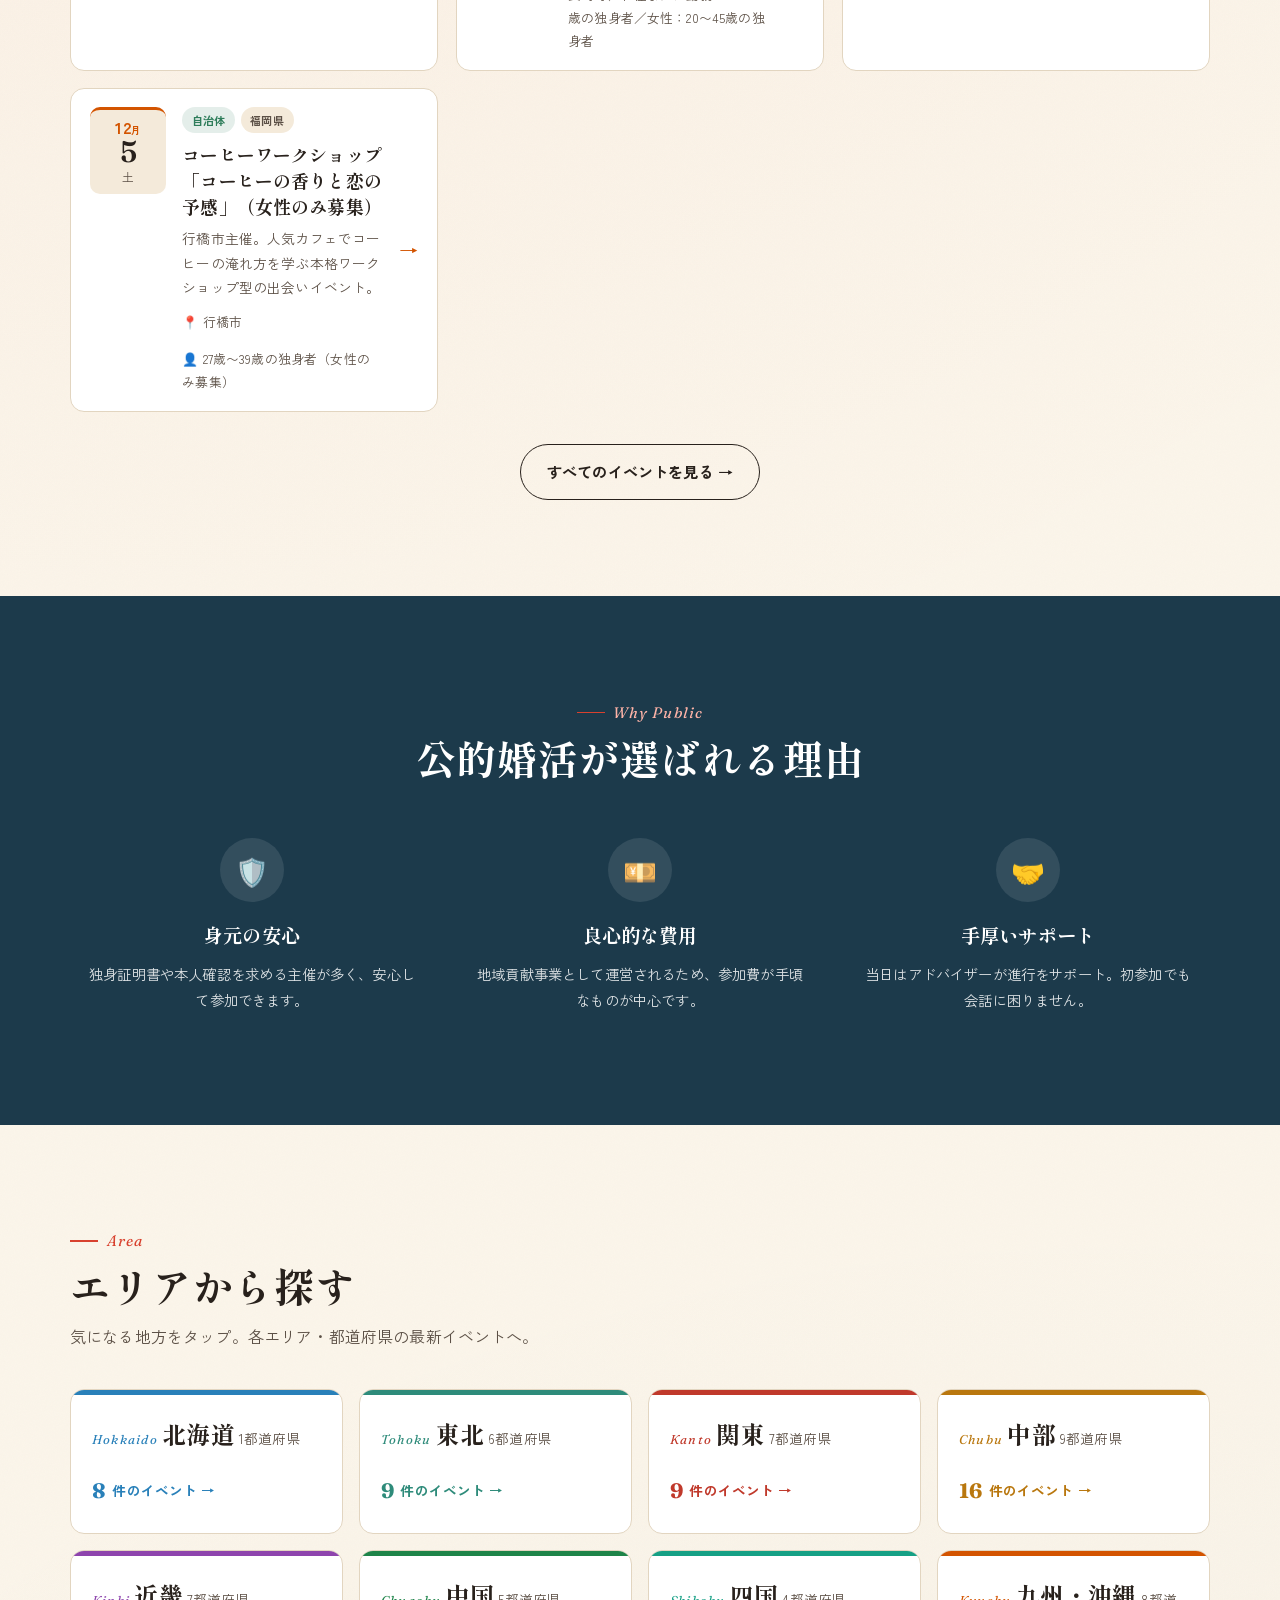
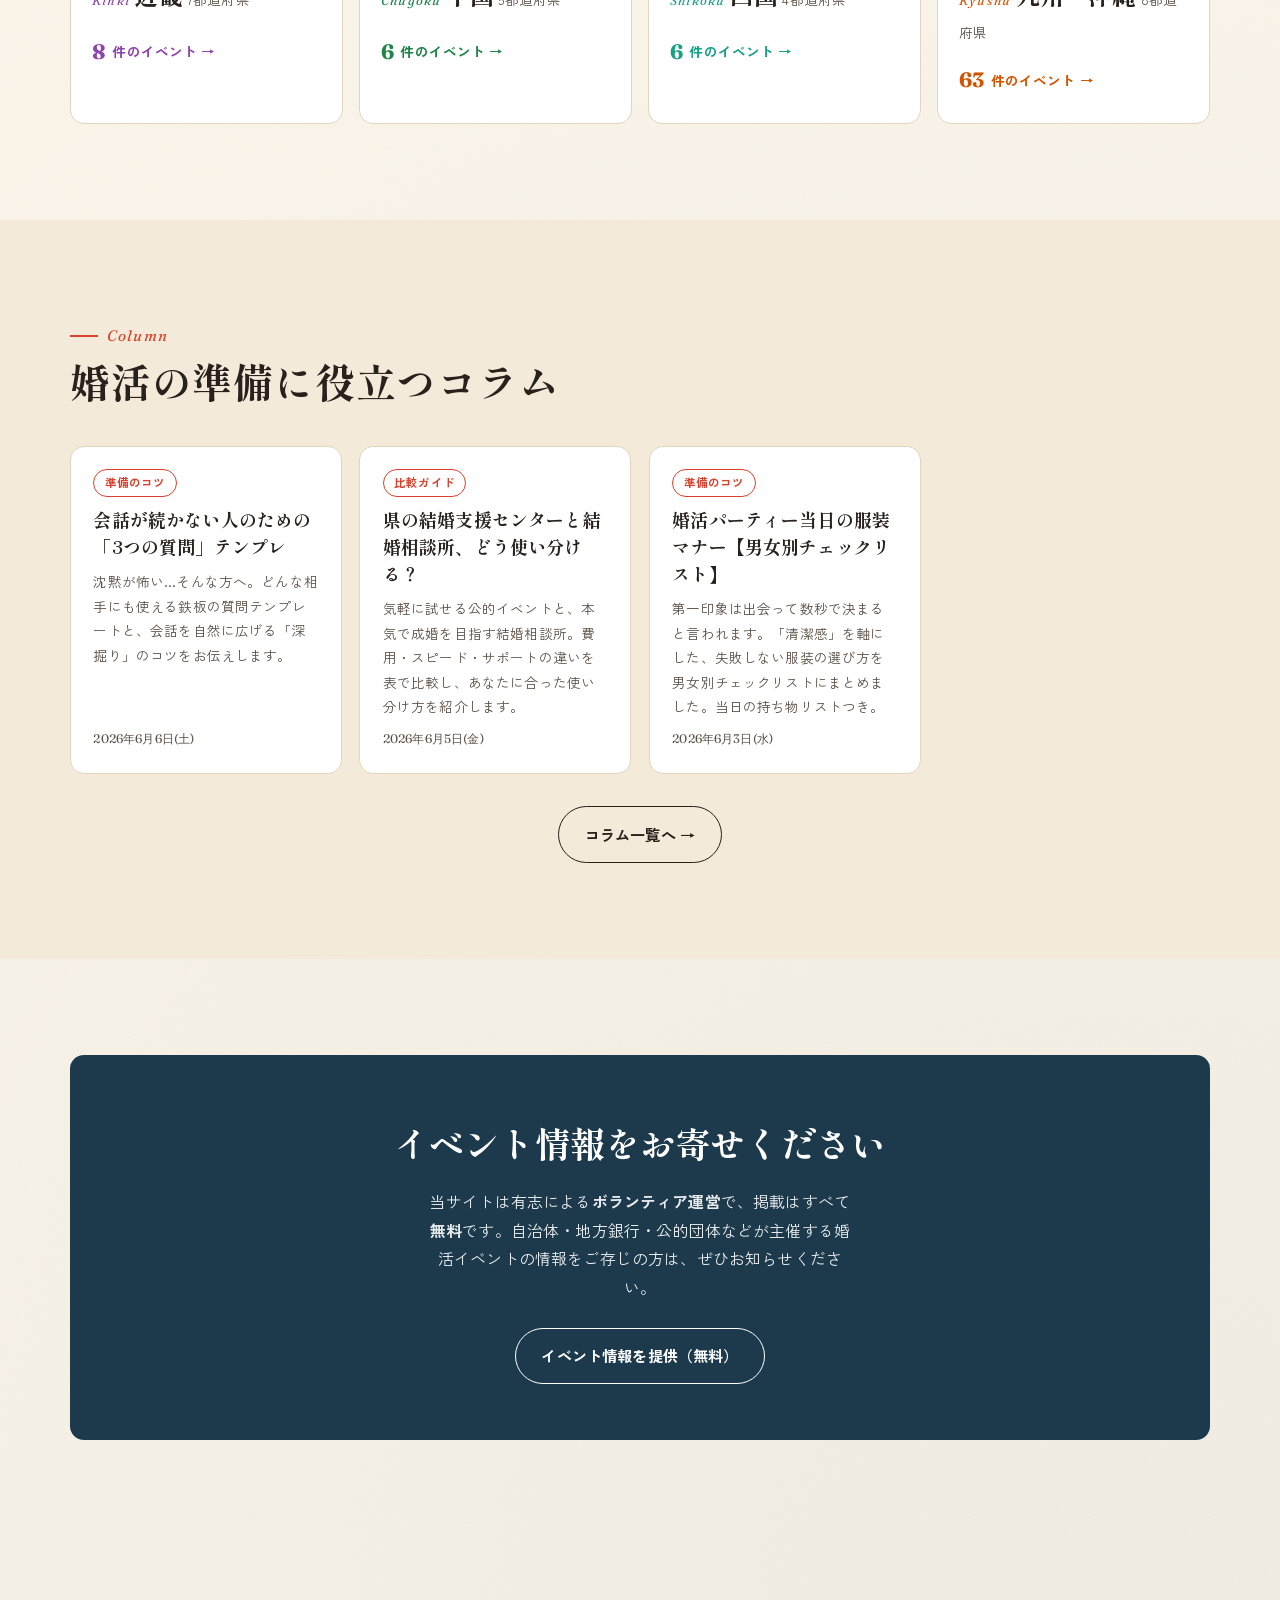
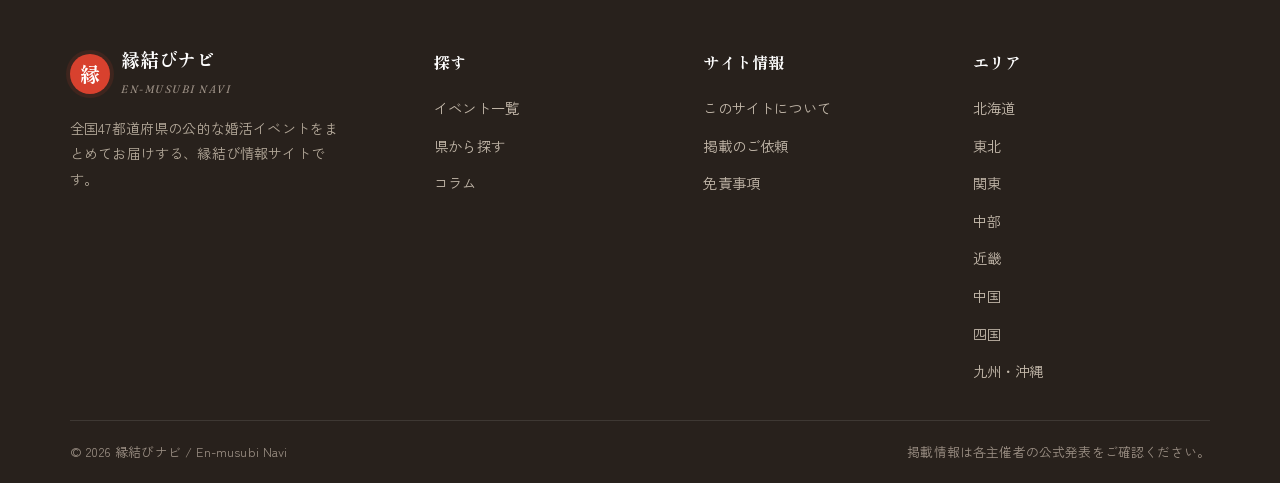
==== commit d0291be7: "2026-11 月次更新：九州7県の公的婚活イベント28件を追加 2026-11-03 に UPDATE_GUIDE.md の巡回先（ふく♡こい・さが・ながさきめぐりあい・ Kumarry・OITAえ" ====
--- a/index.html
+++ b/index.html
@@ -222,8 +222,8 @@
   </div>
 </footer>
 
-<script src="assets/js/data.js?v=10"></script>
-<script src="assets/js/app.js?v=10"></script>
+<script src="assets/js/data.js?v=11"></script>
+<script src="assets/js/app.js?v=11"></script>
 <script>
   // 件数
   $("#stat-count").textContent = EVENTS.length;
@@ -234,8 +234,9 @@
   const fTag = $("#f-tag");
   allTags.forEach(t => fTag.insertAdjacentHTML("beforeend", `<option value="${t}">${t}</option>`));
 
-  // 注目イベント（featured優先 → 開催が近い順 → 4件）
-  const featured = [...EVENTS].sort((a,b) => (b.featured?1:0)-(a.featured?1:0) || byDateUpcoming(a,b)).slice(0,4);
+  // 注目イベント（開催前のfeatured優先 → 開催が近い順 → 4件）。終了済みのfeaturedが居座らないよう開催前に限る
+  const isPick = e => e.featured && !e.ongoing && !isPast(e.date);
+  const featured = [...EVENTS].sort((a,b) => (isPick(b)?1:0)-(isPick(a)?1:0) || byDateUpcoming(a,b)).slice(0,4);
   $("#featured").innerHTML = featured.map(eventCard).join("");
 
   // エリアグリッド（8地方・件数つき）
